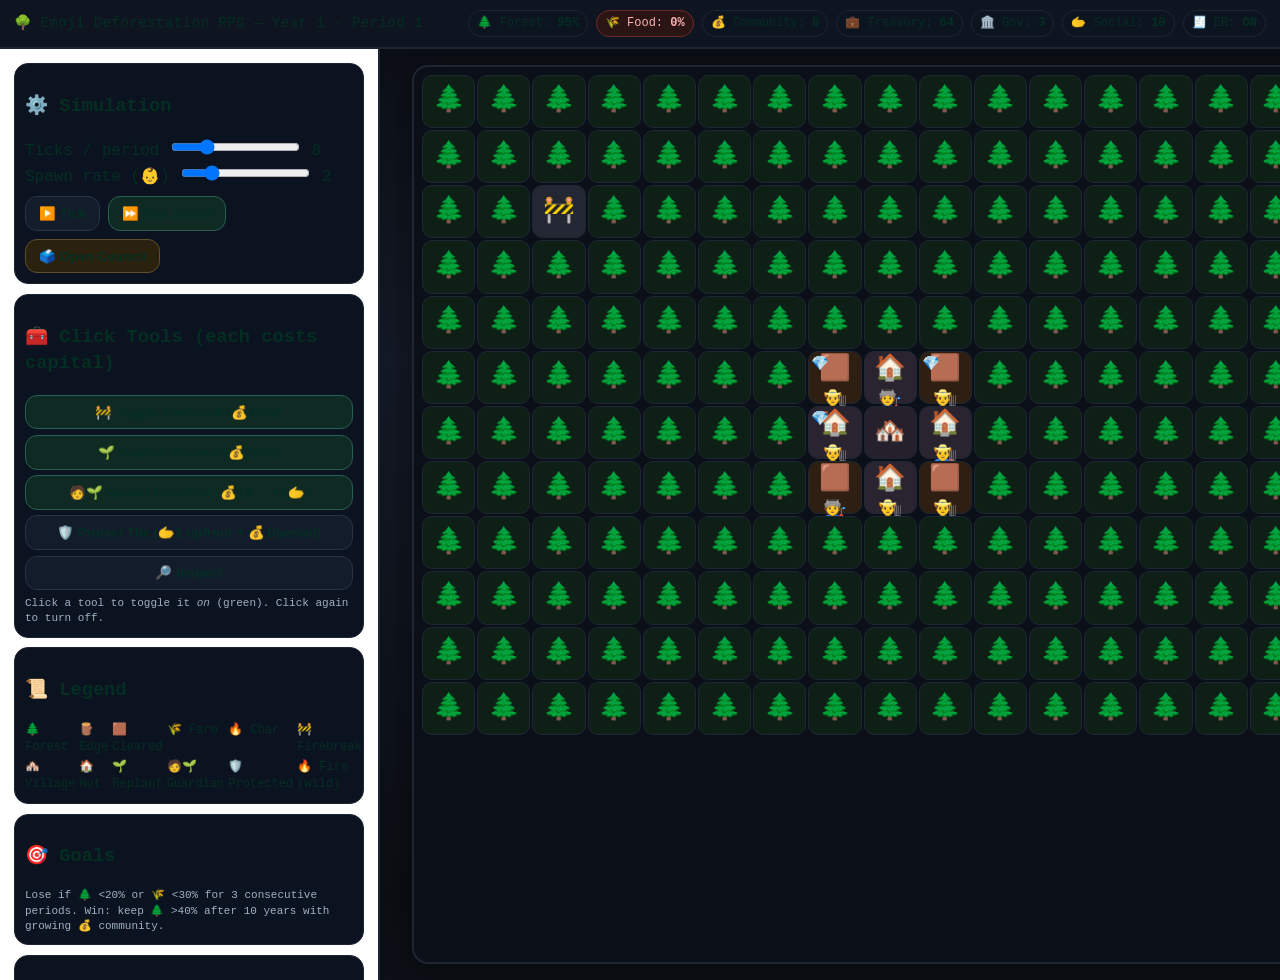
==== index.html @ 7deb9eb4 "Update index.html" ====
<!DOCTYPE html>
<html lang="en">
<head>
<meta charset="utf-8" />
<meta name="viewport" content="width=device-width, initial-scale=1" />
<title>🌳 Emoji Deforestation RPG — v9</title>
<style>
 :root {
  --bg:#FEFEFC;        /* Background */
  --panel:#FFFFFF;     /* Panel / card */
  --ink:#042E21;       /* Primary text */
  --muted:#6B8A7C;     /* Secondary text (softer greenish) */
  --accent:#319175;    /* Ramo accent */
  --warn:#E3B341;      /* Yellow/warning */
  --bad:#E2564A;       /* Error/red */
  --good:#38C9A5;      /* Success/teal */
  --tile:3.2rem;
  --gap:.25rem;
}
  html,body{height:100%}
  body{margin:0;background:linear-gradient(180deg,#0a0d12,#121824 40%,#0a0d12);color:var(--ink);font:16px/1.4 "Press Start 2P", ui-monospace, Menlo, Monaco, Consolas, "Courier New", monospace}
  @font-face{font-family:'Press Start 2P';src:local('Courier New')}
  .app{display:grid;grid-template-columns:380px 1fr;gap:1rem;height:100%}
  .left{background:var(--panel);padding:14px;border-right:2px solid #1f2633;display:flex;flex-direction:column;overflow:auto}
  .right{display:flex;flex-direction:column}
  header{display:flex;align-items:center;gap:.6rem;padding:10px 14px;border-bottom:2px solid #1f2633;background:#0f1520}
  header .title{font-size:14px;letter-spacing:.5px}
  .hud{display:flex;gap:.5rem;align-items:center;margin-left:auto}
  .pill{padding:.25rem .5rem;border-radius:999px;background:#0c1420;border:1px solid #1f2633;font-size:12px}
  .pill.red{background:#2a1414;border-color:#6d2a2a;color:#ffb3b3}
  .stats{display:grid;grid-template-columns:repeat(3,1fr);gap:.25rem;margin-top:.5rem}
  .stat{background:#0c1220;border:1px solid #1f2633;padding:.5rem;border-radius:10px;text-align:center}
  .stat b{display:block;font-size:12px;color:var(--muted)}
  .meter{height:8px;background:#0b1322;border:1px solid #1f2633;border-radius:6px;overflow:hidden;margin-top:.4rem}
  .meter > i{display:block;height:100%;background:linear-gradient(90deg,var(--accent),#48c2ff);width:30%}
  .card{background:#0c1320;border:1px solid #1f2633;border-radius:14px;padding:10px;margin-bottom:.6rem}
  .btn{appearance:none;border:1px solid #2a3347;background:#131c2b;color:var(--ink);padding:.55rem .8rem;border-radius:12px;font-weight:700;cursor:pointer;transition:.15s}
  .btn.good{border-color:#295f50;background:#0f2a23}
  .btn.warn{border-color:#5f4e29;background:#2a210f}
  .btn:disabled{opacity:.45;cursor:not-allowed;filter:grayscale(.2)}
  /* tool selection highlight */
  .btn.is-on{box-shadow:0 0 0 2px var(--accent) inset, 0 0 10px rgba(107,230,117,.25); background:#0f2a23; border-color:#2c7c52}
  /* council button used state */
  .council .btn.used{box-shadow:0 0 0 2px #48c2ff inset; background:#0e1a2a; border-color:#356a9e}
  .council .btn.used::after{content:" ✓"}

  .boardWrap{flex:1;display:flex;gap:1rem;padding:1rem;overflow:auto}
  .board{display:grid;grid-template-columns:repeat(var(--w), var(--tile));grid-auto-rows:var(--tile);gap:var(--gap);background:#0a0f18;padding:.5rem;border:2px solid #1f2633;border-radius:16px;box-shadow:0 10px 30px rgba(0,0,0,.3)}
  .tile{width:var(--tile);height:var(--tile);display:grid;place-items:center;border-radius:10px;border:1px solid #1f2633;font-size:1.6rem;user-select:none;position:relative}
  /* Clearer backgrounds by type */
  .tile.t-forest{background:#0e2016}
  .tile.t-edge{background:#163421; box-shadow:0 0 0 2px #39d98a inset}
  .tile.t-clear{background:#2e1f12}
  .tile.t-farm{background:#2f2f15}
  .tile.t-char{background:#331616}
  .tile.t-replant{background:#123122}
  .tile.t-firebreak{background:#232733}
  .tile.t-vill{background:#25202c}
  .tile.t-hut{background:#2a2330}
  .tile.t-burn{background:#4a1610; box-shadow:0 0 0 2px #ff4d2e inset}
  .tile .flag{position:absolute;right:2px;bottom:2px;font-size:.95rem;opacity:.95}
  .badge{position:absolute;left:2px;top:2px;font-size:.9rem;opacity:.9}
  .modal{position:fixed;inset:0;display:none;align-items:center;justify-content:center;background:rgba(0,0,0,.6)}
  .modal.show{display:flex}
  .dialog{width:min(960px,92vw);background:#0c1320;border:2px solid #2a3347;border-radius:18px;padding:14px}
  .edge{color:#89d16b}
  .hint{font-size:11px;color:#9fb0c1}
  canvas#trend{width:100%;height:180px;background:#0a0f18;border:1px solid #1f2633;border-radius:10px}
  /* scrollable step log */
  .log{height:240px; overflow:auto;}
</style>
</head>
<body>
  <header>
    <div class="title">🌳 Emoji Deforestation RPG — <span id="season">Year 1 · Period 1</span></div>
    <div class="hud">
      <span class="pill" id="pillForest">🌲 Forest: <b id="statForest">-</b></span>
      <span class="pill" id="pillFood">🌾 Food: <b id="statFood">-</b></span>
      <span class="pill" id="pillComm">💰 Community: <b id="statComm">0</b></span>
      <span class="pill">💼 Treasury: <b id="statMoney">50</b></span>
      <span class="pill">🏛️ Gov: <b id="statGov">3</b></span>
      <span class="pill">🫱 Social: <b id="statSoc">3</b></span>
      <span class="pill" id="pillER">🧾 ER: <b id="statER">off</b></span>
    </div>
  </header>

  <div class="app">
    <aside class="left">
      <div class="card">
        <h3>⚙️ Simulation</h3>
        <label>Ticks / period <input id="ticksPer" type="range" min="4" max="20" value="8"/> <span id="ticksLbl">8</span></label>
        <label>Spawn rate (👶) <input id="spawnRate" type="range" min="0" max="10" value="2"/> <span id="spawnLbl">2</span></label>
        <div style="display:flex;gap:.5rem;margin-top:.5rem;flex-wrap:wrap">
          <button class="btn" id="btnTick">▶️ Tick</button>
          <button class="btn good" id="btnRun">⏩ Run period</button>
          <button class="btn warn" id="btnCouncil">🗳️ Open Council</button>
        </div>
      </div>

      <div class="card">
        <h3>🧰 Click Tools (each costs capital)</h3>
        <div style="display:grid;gap:.35rem">
          <button class="btn good" id="toolFirebreak" aria-pressed="false">🚧 Toggle Firebreak (💰1/tile)</button>
          <button class="btn good" id="toolReplant" aria-pressed="false">🌱 Replant Cleared (💰2/tile)</button>
          <button class="btn good" id="toolGuardian">🧑‍🌱 Spawn Guardian (💰10 → +1🫱)</button>
          <button class="btn" id="toolProtect" aria-pressed="false">🛡️ Protect Tile (🫱2 upfront + 💰1/period)</button>
          <button class="btn" id="toolInspect" aria-pressed="false">🔎 Inspect</button>
          <div class="hint">Click a tool to toggle it <em>on</em> (green). Click again to turn off.</div>
        </div>
      </div>

      <div class="card">
        <h3>📜 Legend</h3>
        <div style="display:grid;grid-template-columns:repeat(6,1fr);gap:.25rem;font-size:12px">
          <div>🌲 Forest</div><div>🪵 Edge</div><div>🟫 Cleared</div><div>🌾 Farm</div><div>🔥 Char</div><div>🚧 Firebreak</div><div>🏘️ Village</div><div>🏠 Hut</div><div>🌱 Replant</div><div>🧑‍🌱 Guardian</div><div>🛡️ Protected</div><div>🔥 Fire (wild)</div>
        </div>
      </div>

      <div class="card"><h3>🎯 Goals</h3>
        <div class="hint">Lose if 🌲 <20% or 🌾 <30% for 3 consecutive periods. Win: keep 🌲 >40% after 10 years with growing 💰 community.</div>
      </div>

      <div class="card">
        <h3>🧪 Tests</h3>
        <div class="hint" id="testbar">Will run on load…</div>
      </div>
    </aside>

    <section class="right">
      <div class="boardWrap">
        <div id="board" class="board"></div>
        <div style="min-width:360px;display:flex;flex-direction:column;gap:.6rem">
          <div class="card"><h3>📈 Period Summary</h3><div id="summary">—</div></div>
          <div class="card"><h3>📊 Trends (last 80 periods)</h3><canvas id="trend" width="520" height="180"></canvas><div class="hint">Tracks: Forest %, Food %, Community money, Population.</div></div>
          <div class="card"><h3>🧾 Emoji Step Log</h3><div class="log" id="log"></div></div>
        </div>
      </div>
    </section>
  </div>

  <div class="modal" id="councilModal">
    <div class="dialog">
      <h2>🏛️ Period Council — Interventions (spend capitals)</h2>
      <div class="council" style="display:grid;grid-template-columns:1fr 1fr;gap:.8rem">
        <div class="card" style="margin:0"><b>📜 Land Tenure</b><div class="hint">Cost: 🏛️2 + 🫱1. Enables consolidation & value chains.</div><button class="btn" data-action="tenure">Launch</button></div>
        <div class="card" style="margin:0"><b>🌾 Value Chains</b><div class="hint">Cost: 🫱2 + 💰25. Convert 3 👨‍🌾 to high-value farmers (intensify; +community; avoid sprawl when possible).</div><button class="btn" data-action="valueChains">Introduce</button></div>
        <div class="card" style="margin:0"><b>🌾 Consolidate Farms</b><div class="hint">Cost: 🫱2 + 🏛️1. Requires Tenure. Shrinks sprawl, boosts yield.</div><button class="btn" data-action="consolidate">Apply</button></div>
        <div class="card" style="margin:0"><b>🧑‍🌱 Guardians (x3)</b><div class="hint">Cost: 💰40. Patrol, 🌱, fight fires, deter. (Instant +1🫱 jobs)</div><button class="btn" data-action="guardians">Hire</button></div>
        <div class="card" style="margin:0"><b>🚧 Firebreak Network</b><div class="hint">Cost: 💰25 + 🫱1. Slows edge & fire spread along a line.</div><button class="btn" data-action="firebreaks">Build</button></div>
        <div class="card" style="margin:0"><b>💵 Pay-to-Not-Cut (ER)</b><div class="hint">Cost: 💰20. 30% fewer cuts next period. Earn 10💰 (+1🫱 goodwill)</div><button class="btn" data-action="er">Start</button></div>
        <div class="card" style="margin:0"><b>🌱 Replanting Drive</b><div class="hint">Cost: 💰30. Convert 8 🟫 → 🌱 → 🌲 (+15💰 later).</div><button class="btn" data-action="replantDrive">Plant</button></div>
        <div class="card" style="margin:0"><b>🧑‍💼 Entrepreneur Shift</b><div class="hint">Cost: 💰20. 1 🧑‍💼 funds guardians instead of cutters.</div><button class="btn" data-action="entShift">Persuade</button></div>
      </div>
      <div style="display:flex;justify-content:flex-end;gap:.5rem;margin-top:.6rem"><button class="btn" id="closeCouncil">Done</button></div>
    </div>
  </div>

<script>
(function(){
  const W=16,H=12; const boardEl=document.getElementById('board'); boardEl.style.setProperty('--w',W);
  const T={FOREST:'forest',EDGE:'edge',CLEAR:'clear',FARM:'farm',CHAR:'char',VILL:'vill',HUT:'hut',REPLANT:'replant',FIRE:'firebreak',BURN:'burn'};
  const EMO={forest:'🌲',edge:'🪵',clear:'🟫',farm:'🌾',char:'🔥',vill:'🏘️',hut:'🏠',replant:'🌱',firebreak:'🚧',burn:'🔥'};
  const P={FARMER:'farmer',CHAR:'char',ENT:'ent',GUARD:'guard'}; const P_EMO={farmer:'👨‍🌾',char:'🧑‍🏭',ent:'🧑‍💼',guard:'🧑‍🌱'};

  const S={
    grid:new Array(W*H), people:[], villages:[],
    money:50, gov:3, soc:3,
    community:0, morale:0.65,
    year:1, period:1, tick:0, ticksPer:8, spawnRate:2,
    tenure:false, consolidate:false, erActive:false, erCooldown:0,
    lastForestShare:1, foodPctLast:1, redForestStreak:0, redFoodStreak:0,
    periodIncomeTreasury:0, periodIncomeCommunity:0, periodReplants:0, periodDeters:0, periodConsolidated:0, periodFiresOut:0,
    councilUsed:{}
  };

  const HIST={forest:[], food:[], community:[], pop:[]};

  function idx(x,y){return y*W+x} function inb(x,y){return x>=0&&y>=0&&x<W&&y<H}
  function n4(x,y){return[[x+1,y],[x-1,y],[x,y+1],[x,y-1]].filter(([a,b])=>inb(a,b))}
  function clamp(v,min,max){return Math.max(min,Math.min(max,v))}
  function makeTile(type){return{type,age:0,degraded:0,firebreak:false,prevTypeFB:null,replantedAge:0,x:0,y:0,hasGuardian:false,protected:false,burning:false,prevType:null}}
  function tileAt(x,y){ if(!inb(x,y)) return null; const i=idx(x,y); let t=S.grid[i]; if(!t){ t=makeTile(T.FOREST); t.x=x;t.y=y; S.grid[i]=t; } return t; }

  function init(){
    for(let y=0;y<H;y++) for(let x=0;x<W;x++){ const t=makeTile(T.FOREST); t.x=x;t.y=y; S.grid[idx(x,y)]=t; }
    const cx=Math.floor(W/2), cy=Math.floor(H/2); const village=[];
    for(let y=cy-1;y<=cy+1;y++) for(let x=cx-1;x<=cx+1;x++){ if(inb(x,y)){ const t=makeTile((x===cx&&y===cy)?T.VILL:T.CLEAR); t.x=x;t.y=y; S.grid[idx(x,y)]=t; village.push({x,y}); } }
    S.villages=village; for(const [x,y] of n4(cx,cy)){ const t=tileAt(x,y); if(t&&t.type!==T.VILL) t.type=T.HUT; }
    for(let i=0;i<8;i++) S.people.push(makePerson(P.FARMER)); for(let i=0;i<6;i++) S.people.push(makePerson(P.CHAR)); for(let i=0;i<2;i++) S.people.push(makePerson(P.ENT));
    render(); log('🧭 New game started.');
  }
  function makePerson(kind){ const v=S.villages[Math.floor(Math.random()*S.villages.length)]||{x:Math.floor(W/2),y:Math.floor(H/2)}; return {kind,x:v.x,y:v.y,hired:false,wealth:0,valueChain:false} }

  const el={
    season:by('season'), log:by('log'), summary:by('summary'), testbar:by('testbar'),
    statForest:by('statForest'), statFood:by('statFood'), statComm:by('statComm'), statER:by('statER'), pillER:by('pillER'),
    pillForest:by('pillForest'), pillFood:by('pillFood'), pillComm:by('pillComm'),
    statMoney:by('statMoney'), statGov:by('statGov'), statSoc:by('statSoc'),
    council:by('councilModal'), chart:by('trend')
  }; function by(id){return document.getElementById(id)}

  function render(){
    boardEl.innerHTML='';
    for(let y=0;y<H;y++){
      for(let x=0;x<W;x++){
        const t=tileAt(x,y); const d=document.createElement('div'); d.className='tile t-'+t.type; d.dataset.x=x; d.dataset.y=y;
        let emoji=EMO.clear; switch(t.type){case T.FOREST:emoji=EMO.forest;break;case T.EDGE:emoji=EMO.edge;break;case T.CLEAR:emoji=EMO.clear;break;case T.FARM:emoji=EMO.farm;break;case T.CHAR:emoji=EMO.char;break;case T.VILL:emoji=EMO.vill;break;case T.HUT:emoji=EMO.hut;break;case T.REPLANT:emoji=EMO.replant;break;case T.FIRE:emoji=EMO.firebreak;break;case T.BURN:emoji=EMO.burn;break}
        d.textContent=t.firebreak?EMO.firebreak:emoji; if(t.protected){const f=document.createElement('span'); f.className='flag'; f.textContent='🛡️'; d.appendChild(f);} boardEl.appendChild(d);
      }
    }
    // people
    for(const p of S.people){ const i=idx(p.x,p.y); const cell=boardEl.children[i]; if(cell){ const s=document.createElement('span'); s.textContent=P_EMO[p.kind]; s.style.fontSize='1.2rem'; cell.appendChild(s); if(p.valueChain){ const b=document.createElement('span'); b.className='badge'; b.textContent='💎'; cell.appendChild(b); } } }

    // metrics
    el.statMoney.textContent=Math.floor(S.money); el.statGov.textContent=S.gov; el.statSoc.textContent=S.soc;
    const forestShare = getForestShare(); const foodPct = getFoodPercent();
    el.statForest.textContent=(forestShare*100).toFixed(0)+'%';
    el.statFood.textContent=(foodPct*100).toFixed(0)+'%';
    el.statComm.textContent=Math.floor(S.community);
    el.statER.textContent=S.erActive? 'ON' : 'off'; el.pillER.style.opacity=S.erActive? '1':'0.7';
    toggleRed(el.pillForest, forestShare<.20);
    toggleRed(el.pillFood, foodPct<.30);
    el.season.textContent=`Year ${S.year} · Period ${S.period}`;
    updateSummary();
  }
  function toggleRed(elem, isRed){ elem.classList.toggle('red', !!isRed); }
  function log(msg){ const line=document.createElement('div'); line.innerHTML=msg; el.log.prepend(line); }

  // --- Fire system ---
  function ignite(x,y){ const t=tileAt(x,y); if(!t||t.burning) return; if(t.type===T.FIRE||t.type===T.VILL||t.type===T.HUT) return; t.prevType=t.type; t.type=T.BURN; t.burning=true; log(`🔥 Fire started at (${x},${y})`); }
  function maybeStartFires(){
    for(let y=0;y<H;y++) for(let x=0;x<W;x++){
      const t=tileAt(x,y); if(!t||t.burning) continue; let p=0; // base chance
      if(t.type===T.CHAR) p=0.05; else if(t.type===T.EDGE) p=0.012; else if(t.type===T.FARM) p=0.008; else if(t.type===T.CLEAR) p=0.006; else if(t.type===T.REPLANT) p=0.006; else if(t.type===T.FOREST) p=0.004; if(Math.random()<p) ignite(x,y);
    }
  }
  function spreadFires(){
    const burning=[]; for(let y=0;y<H;y++) for(let x=0;x<W;x++){ const t=tileAt(x,y); if(t&&t.burning) burning.push([x,y]); }
    for(const [x,y] of burning){ for(const [nx,ny] of n4(x,y)){ const nt=tileAt(nx,ny); if(!nt||nt.burning) continue; if(nt.type===T.FIRE) continue; if(nt.protected) continue; const chance = (nt.type===T.FOREST||nt.type===T.REPLANT)?0.35 : (nt.type===T.EDGE||nt.type===T.FARM?0.25:0.15); if(Math.random()<chance) ignite(nx,ny); } }
  }
  function burnoutFires(){ for(let y=0;y<H;y++) for(let x=0;x<W;x++){ const t=tileAt(x,y); if(t&&t.burning){ t.burning=false; t.type=T.CLEAR; t.prevType=null; } } }

  function tick(){
    S.tick++;
    maybeStartFires();
    for(const p of S.people) actPerson(p);
    spreadFires();
    for(const t of S.grid){ if(!t) continue; if(t.type===T.FARM){ t.age++; if(t.age>8){ t.degraded=3; t.type=T.CLEAR; t.age=0; log('🥀 Farm exhausted → fallow 3 periods.'); }} if(t.type===T.REPLANT){ t.replantedAge++; if(t.replantedAge>=2){ t.type=T.FOREST; S.money+=15; S.periodIncomeTreasury+=15; log('💨🌱→🌲 Carbon credits +15💰'); }} if(t.degraded>0){ t.degraded--; } t.hasGuardian=false; }
    burnoutFires();

    if(S.tick>=S.ticksPer) periodEnd();
    render();
  }

  function actPerson(p){
    if(p.kind===P.ENT){ if(Math.random()<.25){ const t=Math.random()<.5?P.FARMER:P.CHAR; const np=makePerson(t); np.hired=true; S.people.push(np); log(`🧑‍💼 hired ${P_EMO[t]}`);} p.wealth+=.5; return; }

    if(p.kind===P.GUARD){
      let t=tileAt(p.x,p.y); if(t&&t.burning){ extinguish(t); return; }
      const fireTarget=nearestBurn(p.x,p.y); if(fireTarget){ moveToward(p,fireTarget); t=tileAt(p.x,p.y); if(t&&t.burning){ extinguish(t); return; } for(const [nx,ny] of n4(p.x,p.y)){ const nt=tileAt(nx,ny); if(nt&&nt.burning){ extinguish(nt); return; } } }
      const dirs=n4(p.x,p.y); const [nx,ny]=dirs[Math.floor(Math.random()*dirs.length)]||[p.x,p.y]; p.x=nx; p.y=ny; t=tileAt(p.x,p.y); if(t){ t.hasGuardian=true; if(t.type===T.CLEAR){ t.type=T.REPLANT; t.replantedAge=0; S.periodReplants++; log('🧑‍🌱🌱 replanted'); } }
      return;
    }

    const target=nearestEdge(p.x,p.y); if(!target) return; if(S.erActive && Math.random()<0.3){ log('💵🧾 ER skip'); return; }
    moveToward(p,target); const t2=tileAt(p.x,p.y); if(!t2||t2.protected) return;
    if(t2.type===T.FOREST){ t2.type=T.EDGE; log('🪵 new edge'); return; }
    if(t2.type===T.EDGE){
      const slowed=t2.firebreak && Math.random()<0.7; if(slowed){ log('🚧 firebreak slowed'); return; }
      if(p.kind===P.FARMER){
        const isVC = !!p.valueChain;
        if(isVC){
          const alt=findNearbyType(p.x,p.y,T.CLEAR);
          if(alt){ const t3=tileAt(alt.x,alt.y); t3.type=T.FARM; t3.age=0; p.wealth+=3; S.money+=5; S.community+=5; S.periodIncomeTreasury+=5; S.periodIncomeCommunity+=5; S.periodConsolidated++; log('👨‍🌾💎 Intensified on existing land (+5💰, +5 community, no new edge)'); return; }
          if(Math.random()<0.5){ log('👨‍🌾💎 held off expansion to avoid sprawl'); return; }
        }
        const bias=(S.consolidate||S.tenure)?0.6:0.2;
        if(Math.random()<bias){ const alt=findNearbyType(p.x,p.y,T.CLEAR); if(alt){ const t3=tileAt(alt.x,alt.y); t3.type=T.FARM; t3.age=0; p.wealth+=2; S.money+=3; S.community+=2; S.periodIncomeTreasury+=3; S.periodIncomeCommunity+=2; S.periodConsolidated++; log('👨‍🌾➡️🌾 consolidated +3💰 treasury, +2 community'); return; } }
        t2.type=T.FARM; t2.age=0; p.wealth+=2; S.money+=4; S.community+=3; S.periodIncomeTreasury+=4; S.periodIncomeCommunity+=3; log('👨‍🌾🌾 +4💰 treasury, +3 community');
      } else if(p.kind===P.CHAR){ t2.type=T.CHAR; p.wealth+=1; S.money+=2; S.community+=1; S.periodIncomeTreasury+=2; S.periodIncomeCommunity+=1; log('🧑‍🏭🔥 +2💰 treasury, +1 community'); }
      return; }
    if(anyGuardianNear(p.x,p.y) && Math.random()<0.4){ S.periodDeters++; log('🧑‍🌱 deterred'); return; }
  }

  function extinguish(t){ if(!t||!t.burning) return; t.burning=false; t.type=t.prevType||T.CLEAR; t.prevType=null; S.periodFiresOut++; log('🧑‍🌱🧯 Fire extinguished'); }

  function anyGuardianNear(x,y){ for(const [ax,ay] of n4(x,y)){ const t=tileAt(ax,ay); if(t && t.hasGuardian) return true; } return false; }
  function nearestEdge(x,y){ const q=[[x,y]]; const seen=new Set([x+","+y]); while(q.length){ const [cx,cy]=q.shift(); const t=tileAt(cx,cy); if(t && (t.type===T.FOREST||t.type===T.EDGE)) return {x:cx,y:cy}; for(const [nx,ny] of n4(cx,cy)){ const k=nx+","+ny; if(!seen.has(k)){ seen.add(k); q.push([nx,ny]); } } } return null; }
  function nearestBurn(x,y){ const q=[[x,y]]; const seen=new Set([x+","+y]); while(q.length){ const [cx,cy]=q.shift(); const t=tileAt(cx,cy); if(t && t.burning) return {x:cx,y:cy}; for(const [nx,ny] of n4(cx,cy)){ const k=nx+","+ny; if(!seen.has(k)){ seen.add(k); q.push([nx,ny]); } } } return null; }
  function moveToward(p,target){ const dx=Math.sign(target.x-p.x), dy=Math.sign(target.y-p.y); if(Math.random()<0.5){ if(inb(p.x+dx,p.y)) p.x+=dx; else if(inb(p.x,p.y+dy)) p.y+=dy; } else { if(inb(p.x,p.y+dy)) p.y+=dy; else if(inb(p.x+dx,p.y)) p.x+=dx; } }
  function findNearbyType(x,y,type){ for(const [nx,ny] of n4(x,y)){ const t=tileAt(nx,ny); if(t && t.type===type) return {x:nx,y:ny}; } return null; }

  function getForestShare(){ return S.grid.filter(t=>t && (t.type===T.FOREST||t.type===T.REPLANT)).length/(W*H); }
  function getFoodPercent(){ const pop=S.people.length; const farms=S.grid.filter(t=>t && t.type===T.FARM).length; const produced = farms * 1.0; const need = Math.max(1, pop*0.6); return clamp(produced/need,0,1); }

  function periodEnd(){
    S.tick=0; S.period++;

    const forestShare=getForestShare(); const foodPct=getFoodPercent();

    // births
    const births=Math.floor(S.spawnRate/2 + Math.random()*S.spawnRate); for(let i=0;i<births;i++){ const r=Math.random(); const kind=r<.5?P.FARMER:(r<.8?P.CHAR:P.FARMER); S.people.push(makePerson(kind)); } if(births>0) log(`👶 +${births}`);

    // ER cooldown
    if(S.erActive){ S.erCooldown--; if(S.erCooldown<=0){ S.erActive=false; log('🧾 ER ended'); }}

    // 🛡️ Protect upkeep — cost per protected tile
    const protectedCount=S.grid.filter(t=>t&&t.protected).length; if(protectedCount>0){ const cost=protectedCount*1; S.money=Math.max(0,S.money-cost); log(`🛡️ Upkeep for ${protectedCount} protected tiles: -${cost}💰`); }

    // SOCIAL CAPITAL
    if(forestShare > S.lastForestShare + 0.02){ S.soc++; log('🫱 +1 (forest trending up)'); }
    if(S.periodIncomeCommunity >= 6){ S.soc++; log('🫱 +1 (community earned well)'); }
    if(S.periodReplants >= 3){ S.soc++; log('🫱 +1 (replanted ≥3 tiles)'); }
    if(S.periodDeters >= 3){ S.soc++; log('🫱 +1 (guardians deterred cutters)'); }
    if(S.periodConsolidated >= 2){ S.soc++; log('🫱 +1 (consolidated farms)'); }
    if(S.periodFiresOut >= 1){ S.soc++; log('🫱 +1 (firefighting response)'); }
    if(foodPct > S.foodPctLast + 0.02){ S.soc++; log('🫱 +1 (food security rising)'); }
    if(foodPct < 0.30){ S.soc = Math.max(0, S.soc-1); log('🫱 -1 (food insecurity)'); }

    // red streaks
    if(forestShare < .20) S.redForestStreak++; else S.redForestStreak=0;
    if(foodPct < .30) S.redFoodStreak++; else S.redFoodStreak=0;
    if(S.redForestStreak>=3 || S.redFoodStreak>=3){ alert('💀 Crisis persisted for 3 periods (Forest or Food). You lose.'); return reset(); }

    // morale
    S.morale = clamp(.5 + (S.money/2000) + (forestShare-.4), .2, .95);

    // year change
    if(S.period>4){ S.period=1; S.year++; log('📅 New Year'); }

    // win
    if(S.year>10 && forestShare>.4){ alert('🏆 You protected the forest and community wealth. You win!'); return reset(); }

    S.lastForestShare=forestShare; S.foodPctLast=foodPct;

    // push metrics to history & draw chart
    pushHistory(forestShare*100, foodPct*100, S.community, S.people.length);
    drawChart();

    // reset per-period counters
    S.periodIncomeTreasury=0; S.periodIncomeCommunity=0; S.periodReplants=0; S.periodDeters=0; S.periodConsolidated=0; S.periodFiresOut=0;

    render(); openCouncil();
  }

  // Council
  function openCouncil(){ S.councilUsed={}; document.querySelectorAll('#councilModal [data-action]').forEach(b=>b.classList.remove('used')); el.council.classList.add('show'); updateSummary(); updateCouncilButtons(); }
  function closeCouncil(){ el.council.classList.remove('show'); }
  function updateSummary(){ const forests=S.grid.filter(t=>t && (t.type===T.FOREST||t.type===T.REPLANT)).length; const farms=S.grid.filter(t=>t&&t.type===T.FARM).length; const chars=S.grid.filter(t=>t&&t.type===T.CHAR).length; const edge=S.grid.filter(t=>t&&t.type===T.EDGE).length; const fires=S.grid.filter(t=>t&&t.type===T.BURN).length; el.summary.innerHTML = `<div>🧩 Edge: <span class="edge">${edge}</span> · 🌲 Forest: ${forests} · 🌾 Farms: ${farms} · 🔥 Char: ${chars} · 🔥 Fires: ${fires}</div><div>👥 Pop: ${S.people.length} (👨‍🌾 ${S.people.filter(p=>p.kind===P.FARMER).length}, 🧑‍🏭 ${S.people.filter(p=>p.kind===P.CHAR).length}, 🧑‍💼 ${S.people.filter(p=>p.kind===P.ENT).length}, 🧑‍🌱 ${S.people.filter(p=>p.kind===P.GUARD).length})</div><div>💼 Treasury +${S.periodIncomeTreasury} · 💰 Community +${S.periodIncomeCommunity} · 🧯 Fires out: ${S.periodFiresOut} · 🧾 ER: ${S.erActive?'ON':'off'}</div>`; }
  function updateCouncilButtons(){ const canTen=S.gov>=2&&S.soc>=1; const canCon=S.tenure&&S.soc>=2&&S.gov>=1; const canGuard=S.money>=40; const canFB=S.money>=25&&S.soc>=1; const canER=S.money>=20; const canRep=S.money>=30; const canVC=S.soc>=2&&S.money>=25; const canEnt=S.money>=20; setDis('[data-action="tenure"]',!canTen); setDis('[data-action="consolidate"]',!canCon); setDis('[data-action="guardians"]',!canGuard); setDis('[data-action="firebreaks"]',!canFB); setDis('[data-action="er"]',!canER); setDis('[data-action="replantDrive"]',!canRep); setDis('[data-action="valueChains"]',!canVC); setDis('[data-action="entShift"]',!canEnt); }
  function setDis(sel,dis){ const b=document.querySelector(sel); if(b) b.disabled=dis; }

  function applyAction(name){ let ok=false; switch(name){
      case 'tenure': if(S.gov>=2 && S.soc>=1 && !S.tenure){ S.gov-=2; S.soc-=1; S.tenure=true; S.soc++; log('📜 Tenure established (+1 🫱 support)'); ok=true; } else if(S.tenure){ log('ℹ️ Tenure already established'); } break;
      case 'consolidate': if(S.tenure && S.soc>=2 && S.gov>=1){ S.soc-=2; S.gov-=1; S.consolidate=true; log('🌾 Consolidation running'); ok=true; } break;
      case 'guardians': if(S.money>=40){ S.money-=40; for(let i=0;i<3;i++) S.people.push(makePerson(P.GUARD)); S.soc++; log('🧑‍🌱 +3 guardians (+1 🫱 jobs)'); ok=true; } break;
      case 'firebreaks': if(S.money>=25 && S.soc>=1){ S.money-=25; S.soc-=1; layAutoFirebreaks(); log('🚧 Firebreak network'); ok=true; } break;
      case 'er': if(S.money>=20){ S.money-=20; S.erActive=true; S.erCooldown=1; S.money+=10; S.soc++; log('🧾 ER credits +10💰 (+1 🫱 goodwill). Active next period.'); ok=true; } break;
      case 'replantDrive': if(S.money>=30){ S.money-=30; massReplant(8); log('🌱 Replant drive'); ok=true; } break;
      case 'valueChains': if(S.soc>=2 && S.money>=25){ S.soc-=2; S.money-=25; convertFarmersToValue(3); S.soc++; log('🥕 Value chains started: 3 farmers intensified (+1 🫱)'); ok=true; } break;
      case 'entShift': if(S.money>=20){ S.money-=20; const ent=S.people.find(p=>p.kind===P.ENT); if(ent) S.people.push(makePerson(P.GUARD)); log('🧑‍💼 → funds guardians'); ok=true; } break;
    }
    if(ok){ const b=document.querySelector(`[data-action="${name}"]`); if(b){ b.classList.add('used'); b.setAttribute('aria-pressed','true'); } S.councilUsed[name]=(S.councilUsed[name]||0)+1; }
    if(!ok) log('❗ Not enough capitals or already active'); render(); updateSummary(); updateCouncilButtons(); }

  // Tools (toggle highlight)
  let tool=null;
  const toolBtns={
    firebreak: by('toolFirebreak'),
    replant: by('toolReplant'),
    guardian: by('toolGuardian'),
    protect: by('toolProtect'),
    inspect: by('toolInspect')
  };
  function updateToolButtons(){ Object.entries(toolBtns).forEach(([k,btn])=>{ const on=(tool===k); btn.classList.toggle('is-on', on); btn.setAttribute('aria-pressed', on? 'true':'false'); }); }
  function setTool(name){
    // Guardian is immediate action, not a toggle tool
    if(name==='guardian'){
      if(S.money>=10){ S.money-=10; S.people.push(makePerson(P.GUARD)); S.soc++; log('🧑‍🌱 Guardian hired (+1 🫱 jobs)'); render(); }
      else log('❗ Need 💰10');
      return;
    }
    tool = (tool===name)? null : name; // toggle
    updateToolButtons();
    if(tool) log(`🛠️ ${tool} ready`);
  }

  boardEl.addEventListener('click', (e)=>{ const cell=e.target.closest('.tile'); if(!cell) return; const x=+cell.dataset.x, y=+cell.dataset.y; const t=tileAt(x,y); if(!t) return; switch(tool){
      case 'firebreak': if(S.money>=1){ S.money-=1; if(!t.firebreak){ t.prevTypeFB=t.type; t.firebreak=true; t.type=T.FIRE; log('🚧 placed (-1💰)'); } else { t.firebreak=false; t.type=t.prevTypeFB||T.CLEAR; t.prevTypeFB=null; log('🚧 removed (restored land)'); } render(); } else log('❗ Need 💰1'); break;
      case 'replant': if(t.type===T.CLEAR){ if(S.money>=2){ S.money-=2; t.type=T.REPLANT; t.replantedAge=0; S.periodReplants++; log('🌱 planted (-2💰)'); render(); } else log('❗ Need 💰2'); } break;
      case 'protect': if(!t.protected){ if(S.soc>=2){ S.soc-=2; t.protected=true; log('🛡️ protected (-2🫱 upfront; 💰1/period upkeep)'); render(); } else log('❗ Need 🫱2'); } else { t.protected=false; log('🛡️ protection removed'); render(); } break;
      case 'inspect': log(`🔎 (${x},${y}) ${t.type}${t.firebreak?' · 🚧':''}${t.protected?' · 🛡️':''}${t.degraded>0?` · fallow(${t.degraded})`:''}${t.burning?' · 🔥 burning':''}`); break;
    }
  });

  function layAutoFirebreaks(){ const y=Math.max(1, Math.min(H-2, Math.floor(H/2)+(Math.random()<.5?-2:2))); for(let x=2;x<W-2;x++){ const t=tileAt(x,y); t.prevTypeFB=t.type; t.firebreak=true; if(t.type!==T.VILL) t.type=T.FIRE; } }
  function massReplant(n){ const clears=S.grid.map((t,i)=>({t,i})).filter(o=>o.t&&o.t.type===T.CLEAR); for(let i=0;i<Math.min(n,clears.length);i++){ const pick=clears.splice(Math.floor(Math.random()*clears.length),1)[0]; const x=pick.i%W,y=Math.floor(pick.i/W); const t=tileAt(x,y); t.type=T.REPLANT; t.replantedAge=0; S.periodReplants++; } }
  function convertFarmersToValue(n){ const farmers=S.people.filter(p=>p.kind===P.FARMER && !p.valueChain); for(let i=0;i<Math.min(n,farmers.length);i++){ farmers[i].valueChain=true; farmers[i].wealth+=2; } }

  // Chart helpers
  function pushHistory(forest, food, community, pop){ const cap=80; HIST.forest.push(forest); HIST.food.push(food); HIST.community.push(community); HIST.pop.push(pop); for(const k of Object.keys(HIST)){ if(HIST[k].length>cap) HIST[k].shift(); } }
  function drawChart(){ const c=el.chart; const ctx=c.getContext('2d'); const Wc=c.width, Hc=c.height; ctx.clearRect(0,0,Wc,Hc); const pad=6; const rows=4; const rowH=(Hc-pad*2)/rows; const series=[{k:'forest',color:'#6be675',label:'Forest %',min:0,max:100},{k:'food',color:'#f8b84e',label:'Food %',min:0,max:100},{k:'community',color:'#6be6b7',label:'Community',min:0,max:Math.max(10,Math.max(...HIST.community,10))},{k:'pop',color:'#9fb0c1',label:'Pop',min:0,max:Math.max(5,Math.max(...HIST.pop,5))}]; ctx.font='10px monospace'; ctx.fillStyle='#9fb0c1'; ctx.strokeStyle='#2a3347'; ctx.lineWidth=1; ctx.strokeRect(0,0,Wc,Hc);
    series.forEach((s,ri)=>{ const y0=pad+ri*rowH; ctx.fillStyle='#9fb0c1'; ctx.fillText(s.label, 6, y0+10); const data=HIST[s.k]; if(data.length<2) return; const min=s.min, max=s.max; ctx.beginPath(); data.forEach((v,i)=>{ const x=pad + (i/(Math.max(1,data.length-1)))*(Wc-pad*2); const y=y0+rowH - ((v-min)/(max-min))*(rowH-12) - 2; if(i===0) ctx.moveTo(x,y); else ctx.lineTo(x,y); }); ctx.strokeStyle=s.color; ctx.lineWidth=1.5; ctx.stroke(); ctx.strokeStyle='#2a3347'; ctx.lineWidth=1; ctx.beginPath(); ctx.moveTo(pad,y0+rowH-1); ctx.lineTo(Wc-pad,y0+rowH-1); ctx.stroke(); }); }

  // Buttons
  document.getElementById('btnTick').onclick=()=>tick();
  document.getElementById('btnRun').onclick=()=>{ for(let i=0;i<S.ticksPer;i++) tick(); };
  document.getElementById('btnCouncil').onclick=()=>openCouncil(); document.getElementById('closeCouncil').onclick=()=>closeCouncil();
  document.querySelectorAll('[data-action]').forEach(b=>b.onclick=e=>applyAction(e.target.dataset.action));
  document.getElementById('ticksPer').oninput=e=>{ S.ticksPer=+e.target.value; document.getElementById('ticksLbl').textContent=S.ticksPer; };
  document.getElementById('spawnRate').oninput=e=>{ S.spawnRate=+e.target.value; document.getElementById('spawnLbl').textContent=S.spawnRate; };
  document.getElementById('toolFirebreak').onclick=()=>setTool('firebreak'); document.getElementById('toolReplant').onclick=()=>setTool('replant'); document.getElementById('toolGuardian').onclick=()=>setTool('guardian'); document.getElementById('toolProtect').onclick=()=>setTool('protect'); document.getElementById('toolInspect').onclick=()=>setTool('inspect');
  window.addEventListener('keydown',(e)=>{ if(e.key===' '){e.preventDefault();tick()} if(e.key==='Enter'){ for(let i=0;i<S.ticksPer;i++) tick(); } if(e.key==='c'){ openCouncil(); } })

  function reset(){ Object.assign(S,{money:50,gov:3,soc:3,community:0,morale:.65,year:1,period:1,tick:0,ticksPer:S.ticksPer,spawnRate:S.spawnRate,tenure:false,consolidate:false,erActive:false,erCooldown:0,lastForestShare:1,foodPctLast:1,redForestStreak:0,redFoodStreak:0,people:[],grid:new Array(W*H),villages:[],periodIncomeTreasury:0,periodIncomeCommunity:0,periodReplants:0,periodDeters:0,periodConsolidated:0,periodFiresOut:0,councilUsed:{}}); init(); }

  // Tests
  function expect(name,cond){ const ok=!!cond; log(`${ok?'✅':'❌'} <b>${name}</b>`); return ok; }
  function runTests(){
    const allDef=S.grid.length===W*H && S.grid.every(t=>!!t); expect('Grid W*H and defined', allDef);
    // Value Chains action marks farmers
    const preVC=S.people.filter(p=>p.kind==='farmer' && p.valueChain).length; S.soc=10; S.money=100; applyAction('valueChains'); const postVC=S.people.filter(p=>p.kind==='farmer' && p.valueChain).length; expect('Value Chains marks some farmers', postVC>preVC);
    // ER action flips state and shows pill
    const m0=S.money; applyAction('er'); expect('ER activates', S.erActive===true && S.money>m0-20);
    // Firebreak toggle restore
    const t=tileAt(2,2); const prev=t.type; document.getElementById('toolFirebreak').click(); const cell=boardEl.children[idx(2,2)]; cell.dispatchEvent(new MouseEvent('click',{bubbles:true})); const placed=tileAt(2,2).type; cell.dispatchEvent(new MouseEvent('click',{bubbles:true})); const restored=tileAt(2,2).type; expect('Firebreak can be removed and land restored', placed==='firebreak' && restored===prev);
    // Tool button toggle class
    const btn=by('toolReplant'); btn.click(); expect('Tool highlight turns on', btn.classList.contains('is-on')); btn.click(); expect('Tool highlight turns off', !btn.classList.contains('is-on'));
  }

  // Boot
  init();
  // prime history with initial values and draw
  pushHistory(getForestShare()*100, getFoodPercent()*100, S.community, S.people.length); drawChart();
  // run tests at idle
  setTimeout(runTests, 0);
})();
</script>
</body>
</html>
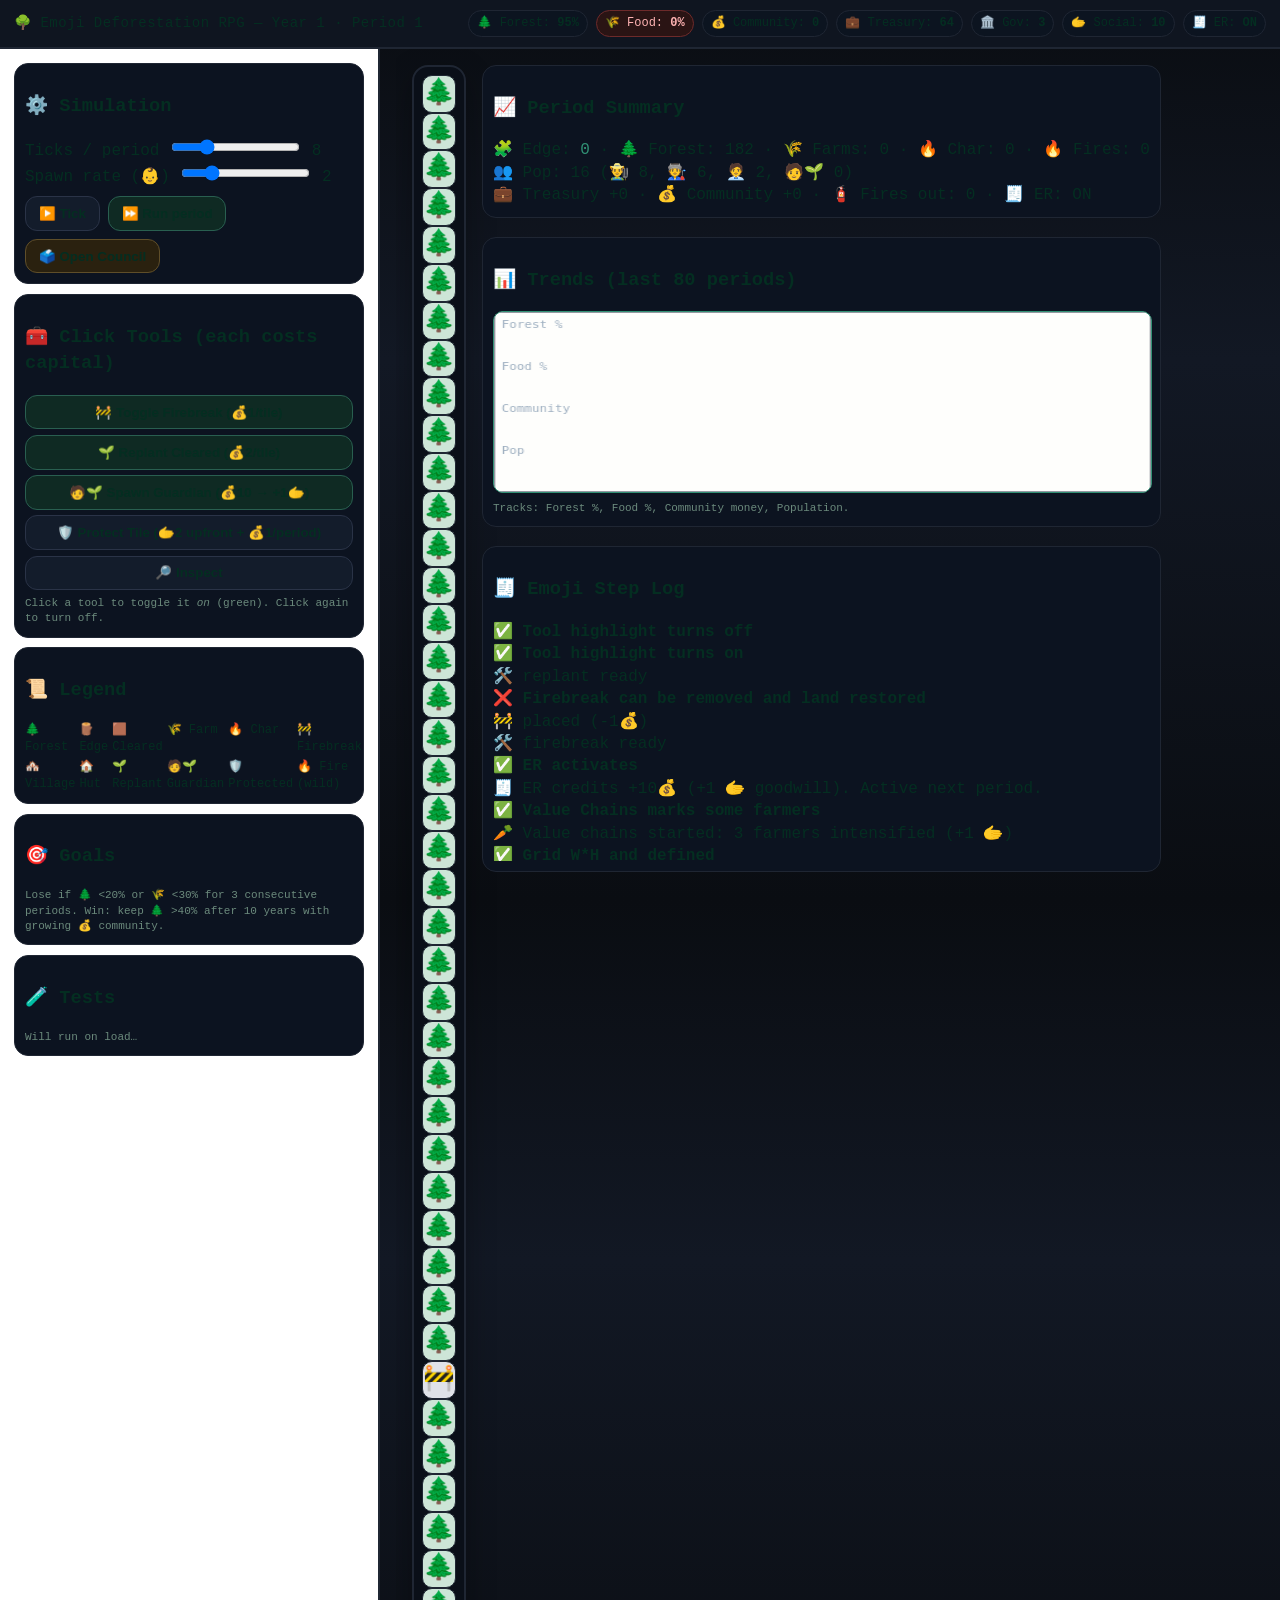
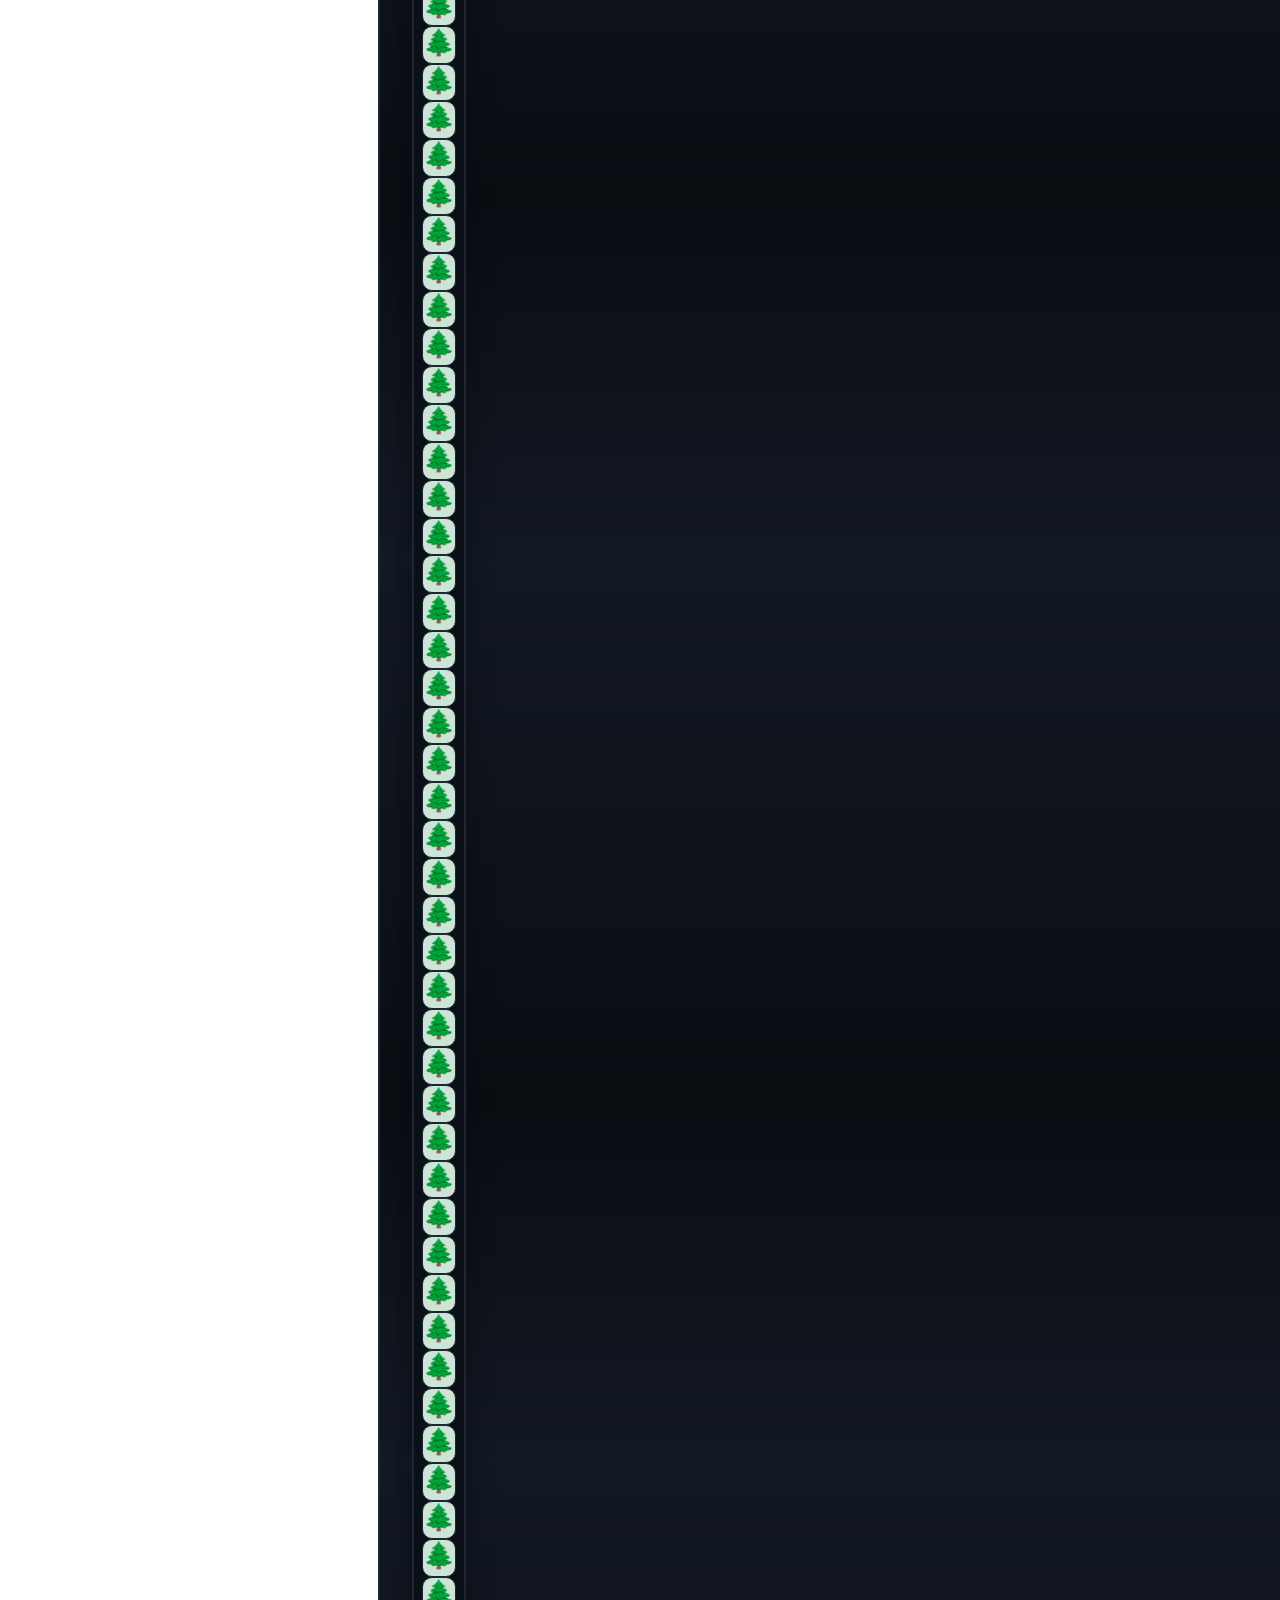
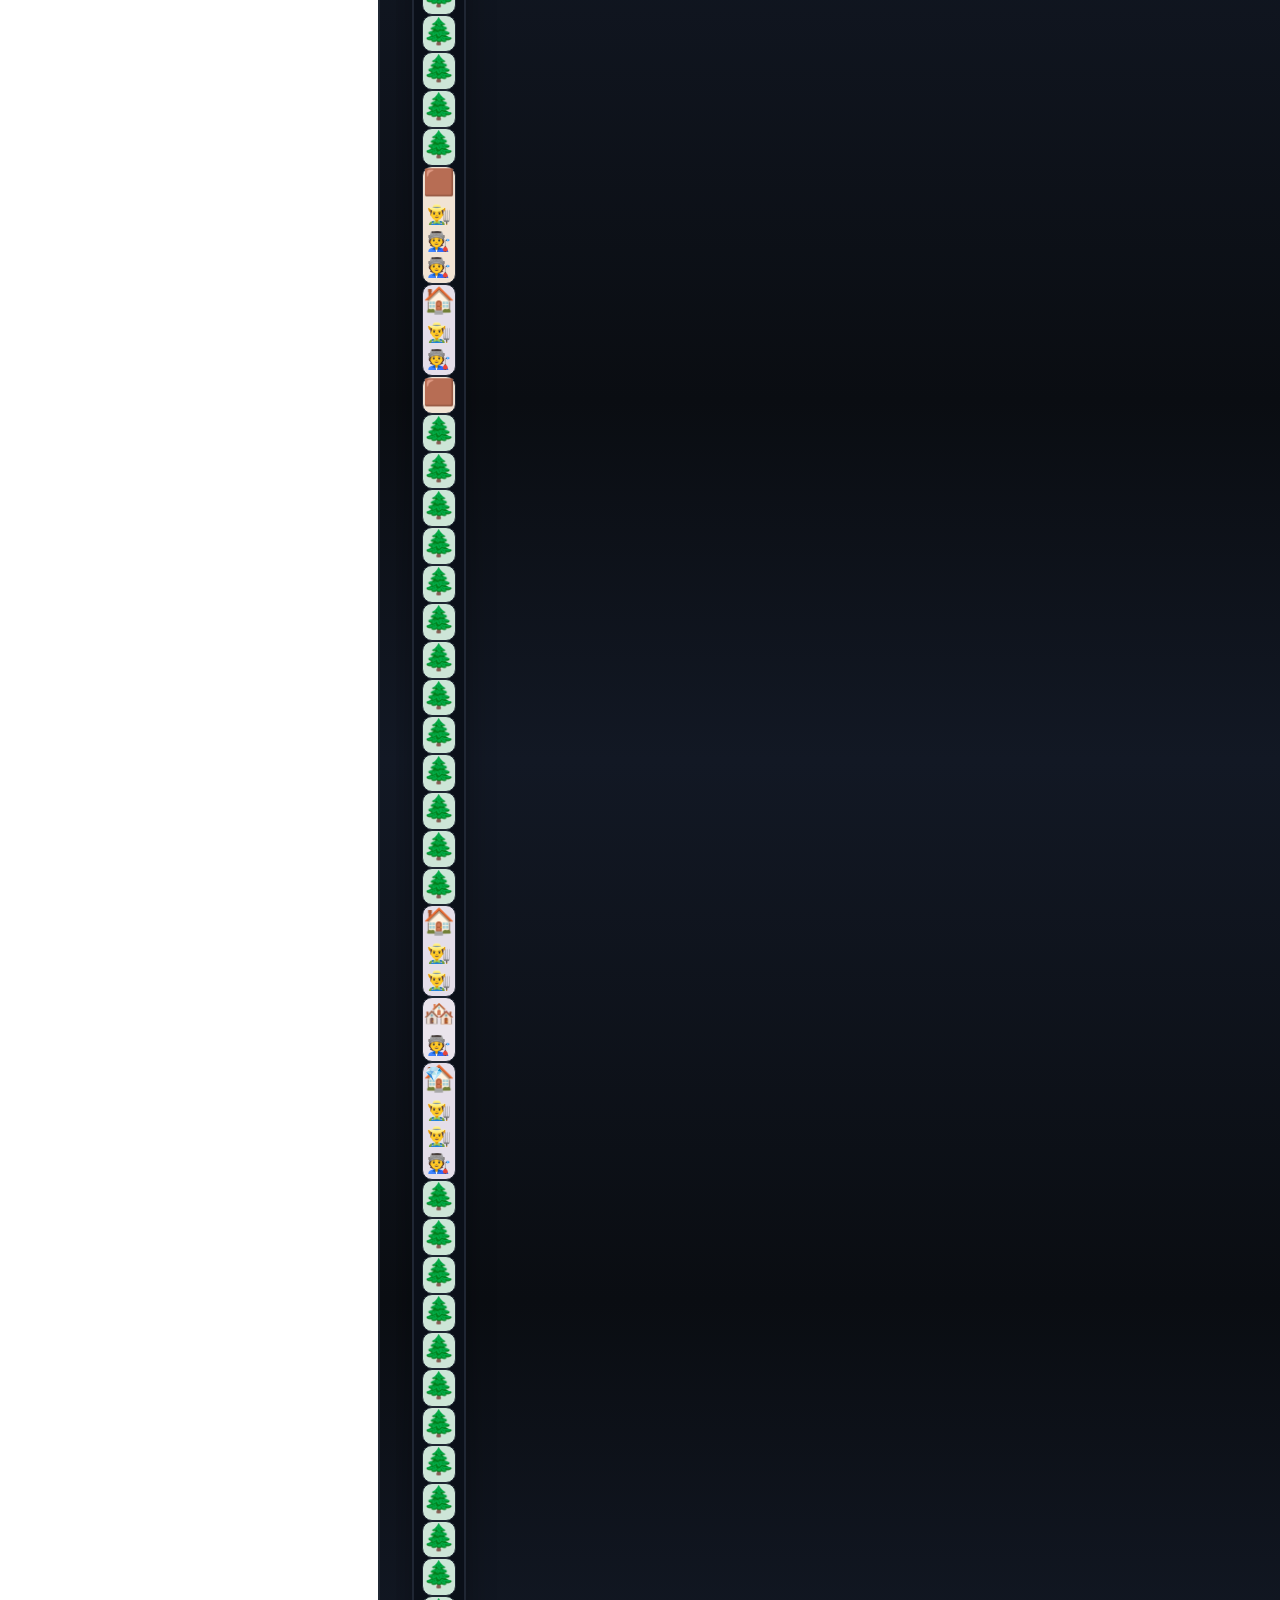
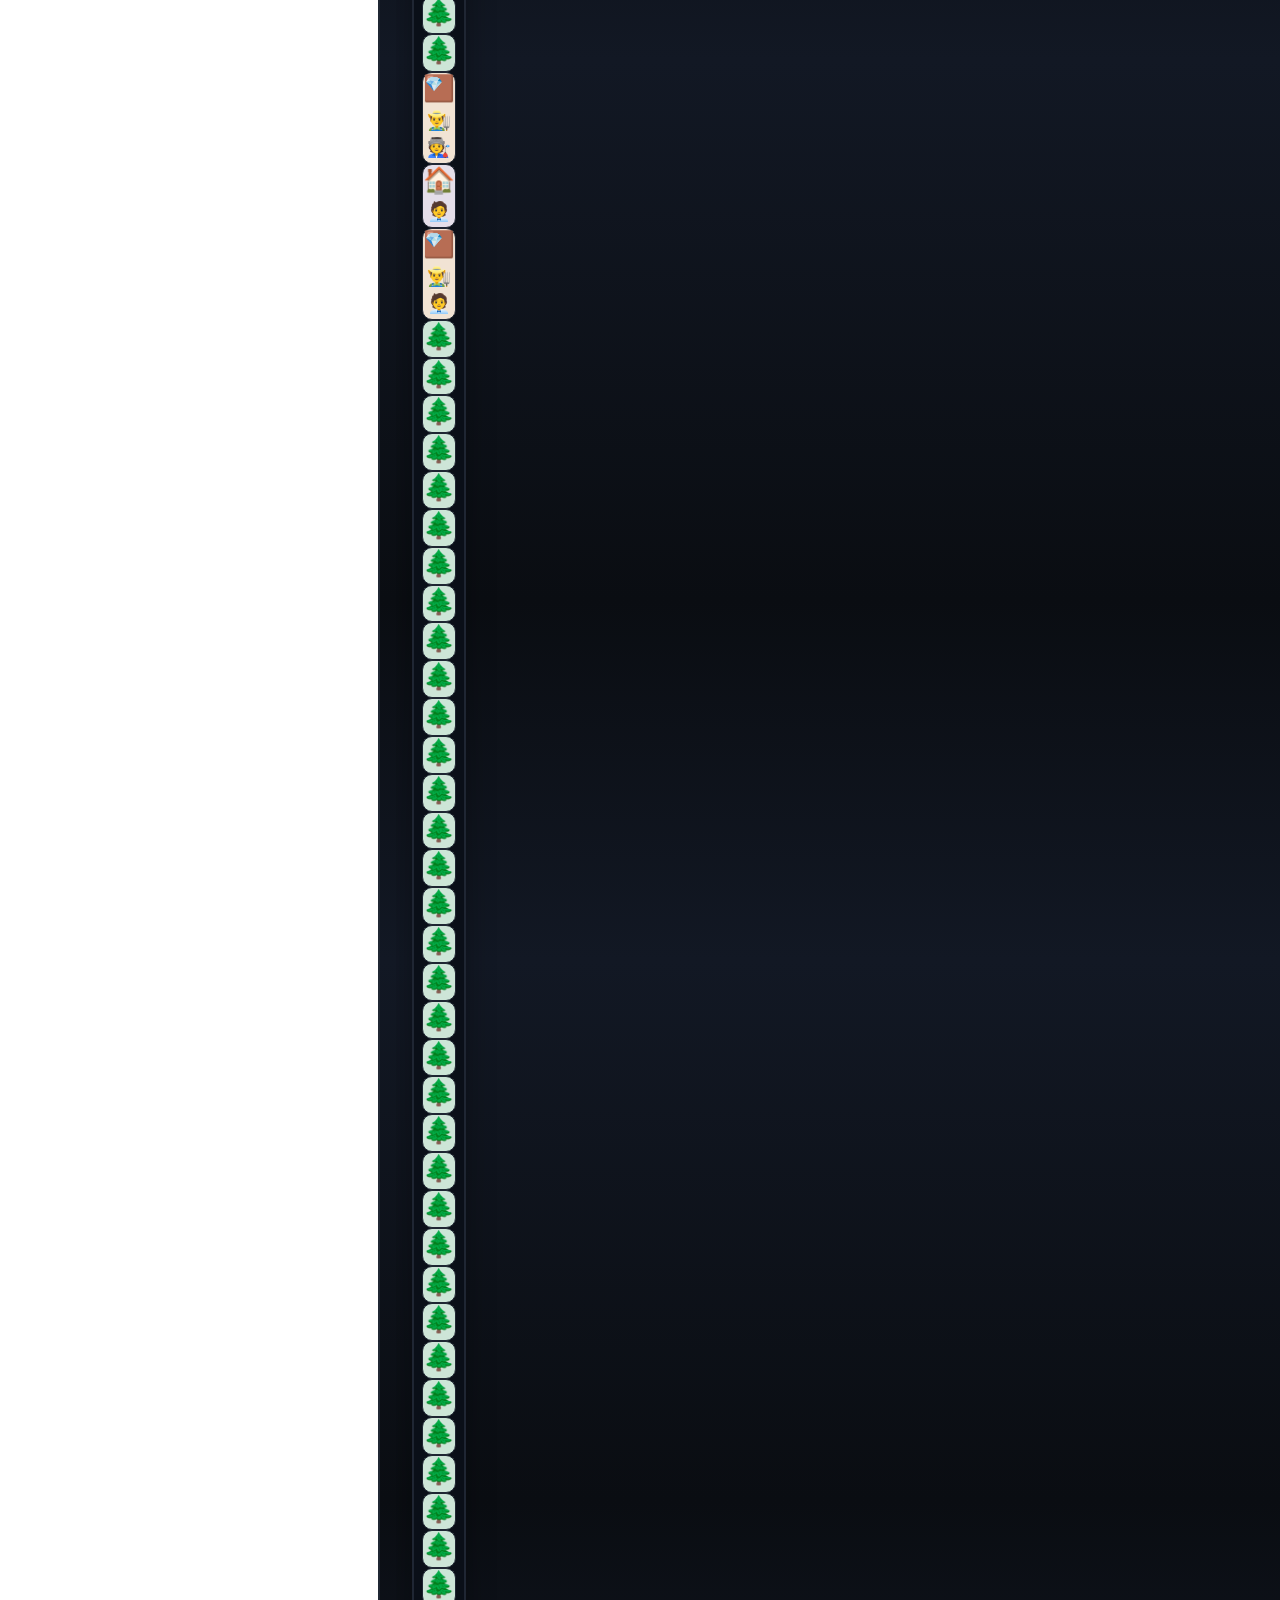
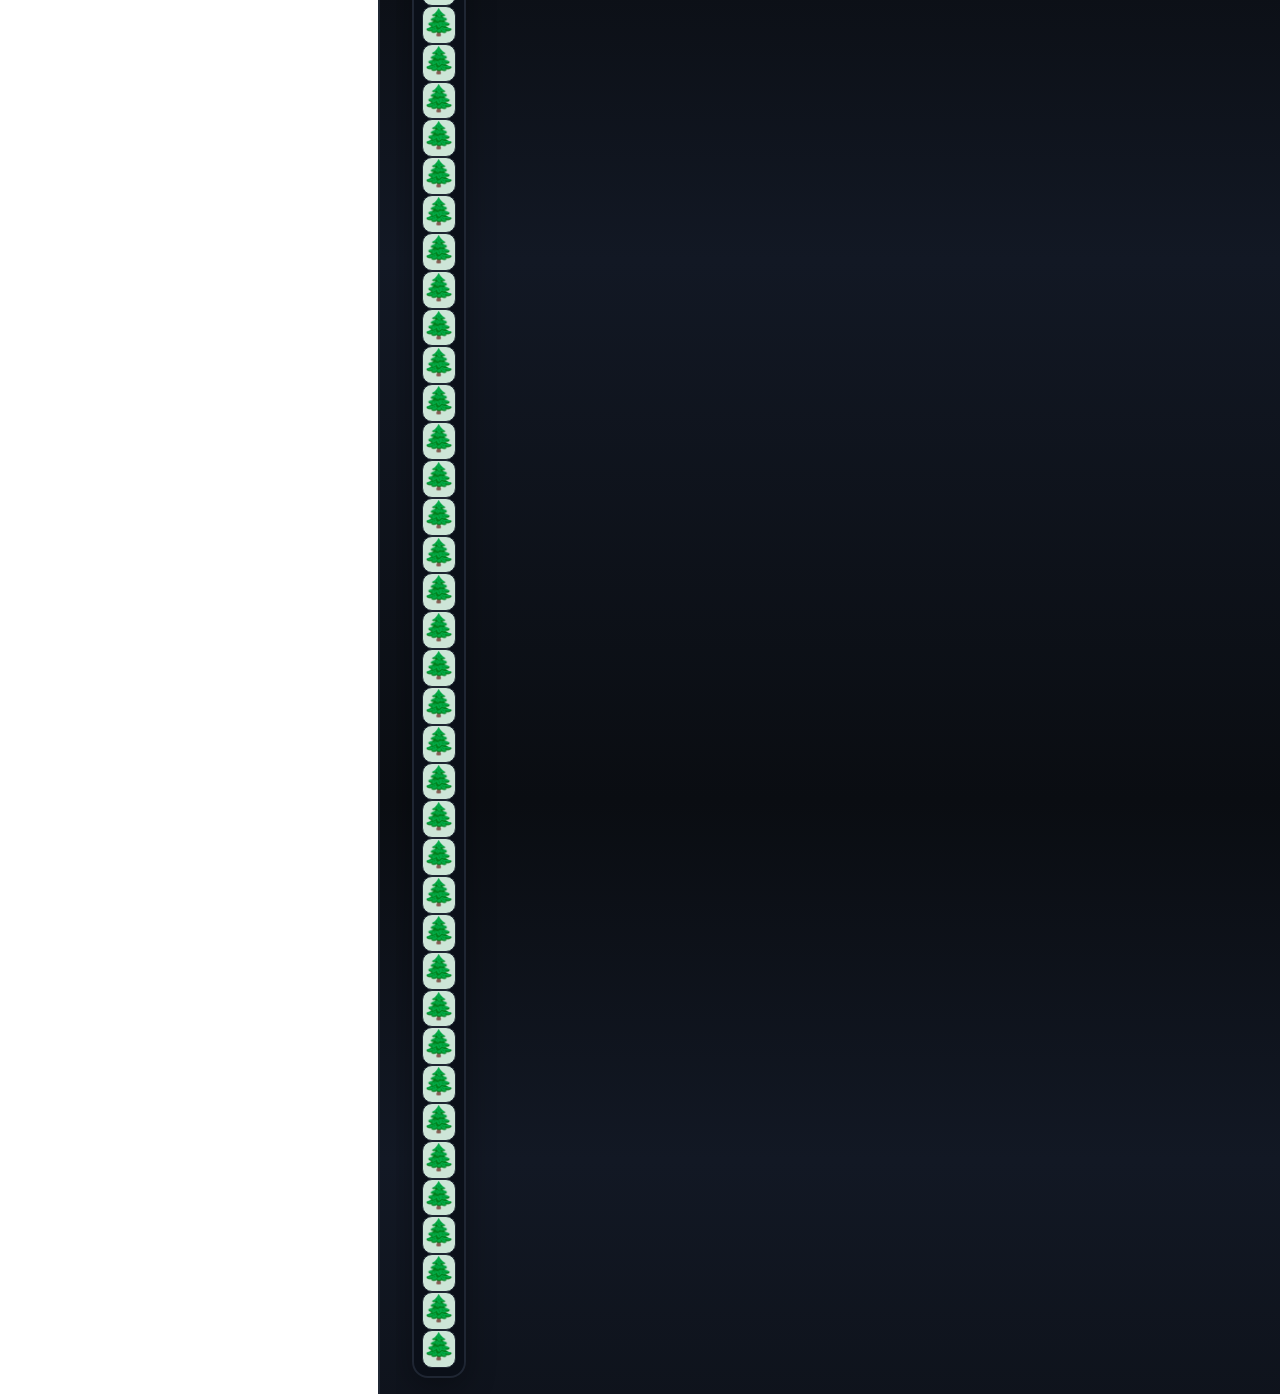
==== commit 4c81d4e4: "Update index.html" ====
--- a/index.html
+++ b/index.html
@@ -6,20 +6,37 @@
 <title>🌳 Emoji Deforestation RPG — v9</title>
 <style>
  :root {
-  --bg:#FEFEFC;        /* Background */
-  --panel:#FFFFFF;     /* Panel / card */
-  --ink:#042E21;       /* Primary text */
-  --muted:#6B8A7C;     /* Secondary text (softer greenish) */
-  --accent:#319175;    /* Ramo accent */
-  --warn:#E3B341;      /* Yellow/warning */
-  --bad:#E2564A;       /* Error/red */
-  --good:#38C9A5;      /* Success/teal */
-  --tile:3.2rem;
-  --gap:.25rem;
+  /* Brand base */
+  --bg:#FEFEFC;
+  --panel:#FFFFFF;
+  --ink:#042E21;
+  --muted:#6B8A7C;
+  --accent:#319175;
+  --warn:#E3B341;
+  --bad:#E2564A;
+  --good:#38C9A5;
+
+  /* Tile palette */
+  --tile-forest:#CDE5D7;
+  --tile-edge:#B5DAC9;
+  --tile-clear:#F1E3D4;
+  --tile-farm:#EAE6C7;
+  --tile-char:#E2C4C4;
+  --tile-replant:#D2E5D7;
+  --tile-firebreak:#E0E2E8;
+  --tile-vill:#EAE4EC;
+  --tile-hut:#E4DEE9;
+  --tile-burn:#F4C7C1;
+
+  /* UI */
+  --dialog-bg:#FFFFFF;
+  --dialog-border:#319175;
+  --trend-bg:#FEFEFC;
+  --trend-border:#319175;
 }
   html,body{height:100%}
   body{margin:0;background:linear-gradient(180deg,#0a0d12,#121824 40%,#0a0d12);color:var(--ink);font:16px/1.4 "Press Start 2P", ui-monospace, Menlo, Monaco, Consolas, "Courier New", monospace}
-  @font-face{font-family:'Press Start 2P';src:local('Courier New')}
+  @font-face{font-family:'Press Start 2P';src:local('Helvetica')}
   .app{display:grid;grid-template-columns:380px 1fr;gap:1rem;height:100%}
   .left{background:var(--panel);padding:14px;border-right:2px solid #1f2633;display:flex;flex-direction:column;overflow:auto}
   .right{display:flex;flex-direction:column}
@@ -48,24 +65,35 @@
   .board{display:grid;grid-template-columns:repeat(var(--w), var(--tile));grid-auto-rows:var(--tile);gap:var(--gap);background:#0a0f18;padding:.5rem;border:2px solid #1f2633;border-radius:16px;box-shadow:0 10px 30px rgba(0,0,0,.3)}
   .tile{width:var(--tile);height:var(--tile);display:grid;place-items:center;border-radius:10px;border:1px solid #1f2633;font-size:1.6rem;user-select:none;position:relative}
   /* Clearer backgrounds by type */
-  .tile.t-forest{background:#0e2016}
-  .tile.t-edge{background:#163421; box-shadow:0 0 0 2px #39d98a inset}
-  .tile.t-clear{background:#2e1f12}
-  .tile.t-farm{background:#2f2f15}
-  .tile.t-char{background:#331616}
-  .tile.t-replant{background:#123122}
-  .tile.t-firebreak{background:#232733}
-  .tile.t-vill{background:#25202c}
-  .tile.t-hut{background:#2a2330}
-  .tile.t-burn{background:#4a1610; box-shadow:0 0 0 2px #ff4d2e inset}
-  .tile .flag{position:absolute;right:2px;bottom:2px;font-size:.95rem;opacity:.95}
-  .badge{position:absolute;left:2px;top:2px;font-size:.9rem;opacity:.9}
-  .modal{position:fixed;inset:0;display:none;align-items:center;justify-content:center;background:rgba(0,0,0,.6)}
-  .modal.show{display:flex}
-  .dialog{width:min(960px,92vw);background:#0c1320;border:2px solid #2a3347;border-radius:18px;padding:14px}
-  .edge{color:#89d16b}
-  .hint{font-size:11px;color:#9fb0c1}
-  canvas#trend{width:100%;height:180px;background:#0a0f18;border:1px solid #1f2633;border-radius:10px}
+  /* Tiles */
+.tile.t-forest   { background:var(--tile-forest); }
+.tile.t-edge     { background:var(--tile-edge); box-shadow:0 0 0 2px var(--accent) inset; }
+.tile.t-clear    { background:var(--tile-clear); }
+.tile.t-farm     { background:var(--tile-farm); }
+.tile.t-char     { background:var(--tile-char); }
+.tile.t-replant  { background:var(--tile-replant); }
+.tile.t-firebreak{ background:var(--tile-firebreak); }
+.tile.t-vill     { background:var(--tile-vill); }
+.tile.t-hut      { background:var(--tile-hut); }
+.tile.t-burn     { background:var(--tile-burn); box-shadow:0 0 0 2px var(--bad) inset; }
+
+.tile .flag { position:absolute;right:2px;bottom:2px;font-size:.95rem;opacity:.95 }
+.badge      { position:absolute;left:2px;top:2px;font-size:.9rem;opacity:.9 }
+
+/* Modals & dialogs */
+.modal      { position:fixed;inset:0;display:none;align-items:center;justify-content:center;
+              background:rgba(0,0,0,.6) }
+.modal.show { display:flex }
+.dialog     { width:min(960px,92vw);background:var(--dialog-bg);border:2px solid var(--dialog-border);
+              border-radius:18px;padding:14px;color:var(--ink); }
+
+/* Text & hints */
+.edge       { color:var(--accent); }
+.hint       { font-size:11px;color:var(--muted); }
+
+/* Chart */
+canvas#trend{ width:100%;height:180px;background:var(--trend-bg);border:1px solid var(--trend-border);
+              border-radius:10px }
   /* scrollable step log */
   .log{height:240px; overflow:auto;}
 </style>
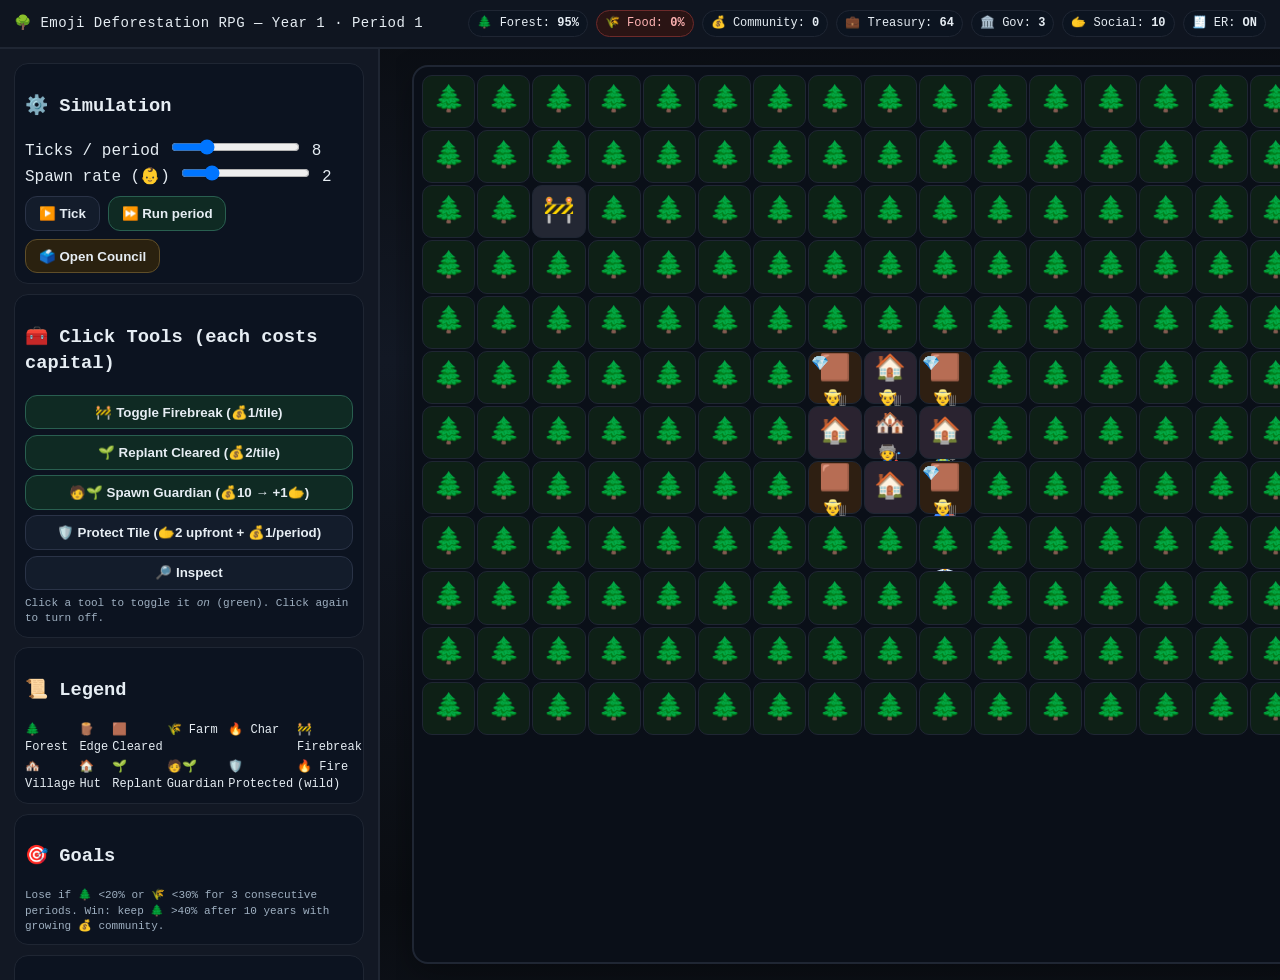
==== commit 5dd08c0a: "Rename emoji_deforestation_rpg_run (1).html to index.html" ====
--- a/index.html
+++ b/index.html
@@ -5,38 +5,13 @@
 <meta name="viewport" content="width=device-width, initial-scale=1" />
 <title>🌳 Emoji Deforestation RPG — v9</title>
 <style>
- :root {
-  /* Brand base */
-  --bg:#FEFEFC;
-  --panel:#FFFFFF;
-  --ink:#042E21;
-  --muted:#6B8A7C;
-  --accent:#319175;
-  --warn:#E3B341;
-  --bad:#E2564A;
-  --good:#38C9A5;
-
-  /* Tile palette */
-  --tile-forest:#CDE5D7;
-  --tile-edge:#B5DAC9;
-  --tile-clear:#F1E3D4;
-  --tile-farm:#EAE6C7;
-  --tile-char:#E2C4C4;
-  --tile-replant:#D2E5D7;
-  --tile-firebreak:#E0E2E8;
-  --tile-vill:#EAE4EC;
-  --tile-hut:#E4DEE9;
-  --tile-burn:#F4C7C1;
-
-  /* UI */
-  --dialog-bg:#FFFFFF;
-  --dialog-border:#319175;
-  --trend-bg:#FEFEFC;
-  --trend-border:#319175;
-}
+  :root{
+    --bg:#0b0e13; --panel:#121824; --ink:#e6edf3; --muted:#9fb0c1; --accent:#6be675; --warn:#f8b84e; --bad:#ff6b6b; --good:#6be6b7;
+    --tile:3.2rem; --gap:.25rem;
+  }
   html,body{height:100%}
   body{margin:0;background:linear-gradient(180deg,#0a0d12,#121824 40%,#0a0d12);color:var(--ink);font:16px/1.4 "Press Start 2P", ui-monospace, Menlo, Monaco, Consolas, "Courier New", monospace}
-  @font-face{font-family:'Press Start 2P';src:local('Helvetica')}
+  @font-face{font-family:'Press Start 2P';src:local('Courier New')}
   .app{display:grid;grid-template-columns:380px 1fr;gap:1rem;height:100%}
   .left{background:var(--panel);padding:14px;border-right:2px solid #1f2633;display:flex;flex-direction:column;overflow:auto}
   .right{display:flex;flex-direction:column}
@@ -65,35 +40,24 @@
   .board{display:grid;grid-template-columns:repeat(var(--w), var(--tile));grid-auto-rows:var(--tile);gap:var(--gap);background:#0a0f18;padding:.5rem;border:2px solid #1f2633;border-radius:16px;box-shadow:0 10px 30px rgba(0,0,0,.3)}
   .tile{width:var(--tile);height:var(--tile);display:grid;place-items:center;border-radius:10px;border:1px solid #1f2633;font-size:1.6rem;user-select:none;position:relative}
   /* Clearer backgrounds by type */
-  /* Tiles */
-.tile.t-forest   { background:var(--tile-forest); }
-.tile.t-edge     { background:var(--tile-edge); box-shadow:0 0 0 2px var(--accent) inset; }
-.tile.t-clear    { background:var(--tile-clear); }
-.tile.t-farm     { background:var(--tile-farm); }
-.tile.t-char     { background:var(--tile-char); }
-.tile.t-replant  { background:var(--tile-replant); }
-.tile.t-firebreak{ background:var(--tile-firebreak); }
-.tile.t-vill     { background:var(--tile-vill); }
-.tile.t-hut      { background:var(--tile-hut); }
-.tile.t-burn     { background:var(--tile-burn); box-shadow:0 0 0 2px var(--bad) inset; }
-
-.tile .flag { position:absolute;right:2px;bottom:2px;font-size:.95rem;opacity:.95 }
-.badge      { position:absolute;left:2px;top:2px;font-size:.9rem;opacity:.9 }
-
-/* Modals & dialogs */
-.modal      { position:fixed;inset:0;display:none;align-items:center;justify-content:center;
-              background:rgba(0,0,0,.6) }
-.modal.show { display:flex }
-.dialog     { width:min(960px,92vw);background:var(--dialog-bg);border:2px solid var(--dialog-border);
-              border-radius:18px;padding:14px;color:var(--ink); }
-
-/* Text & hints */
-.edge       { color:var(--accent); }
-.hint       { font-size:11px;color:var(--muted); }
-
-/* Chart */
-canvas#trend{ width:100%;height:180px;background:var(--trend-bg);border:1px solid var(--trend-border);
-              border-radius:10px }
+  .tile.t-forest{background:#0e2016}
+  .tile.t-edge{background:#163421; box-shadow:0 0 0 2px #39d98a inset}
+  .tile.t-clear{background:#2e1f12}
+  .tile.t-farm{background:#2f2f15}
+  .tile.t-char{background:#331616}
+  .tile.t-replant{background:#123122}
+  .tile.t-firebreak{background:#232733}
+  .tile.t-vill{background:#25202c}
+  .tile.t-hut{background:#2a2330}
+  .tile.t-burn{background:#4a1610; box-shadow:0 0 0 2px #ff4d2e inset}
+  .tile .flag{position:absolute;right:2px;bottom:2px;font-size:.95rem;opacity:.95}
+  .badge{position:absolute;left:2px;top:2px;font-size:.9rem;opacity:.9}
+  .modal{position:fixed;inset:0;display:none;align-items:center;justify-content:center;background:rgba(0,0,0,.6)}
+  .modal.show{display:flex}
+  .dialog{width:min(960px,92vw);background:#0c1320;border:2px solid #2a3347;border-radius:18px;padding:14px}
+  .edge{color:#89d16b}
+  .hint{font-size:11px;color:#9fb0c1}
+  canvas#trend{width:100%;height:180px;background:#0a0f18;border:1px solid #1f2633;border-radius:10px}
   /* scrollable step log */
   .log{height:240px; overflow:auto;}
 </style>
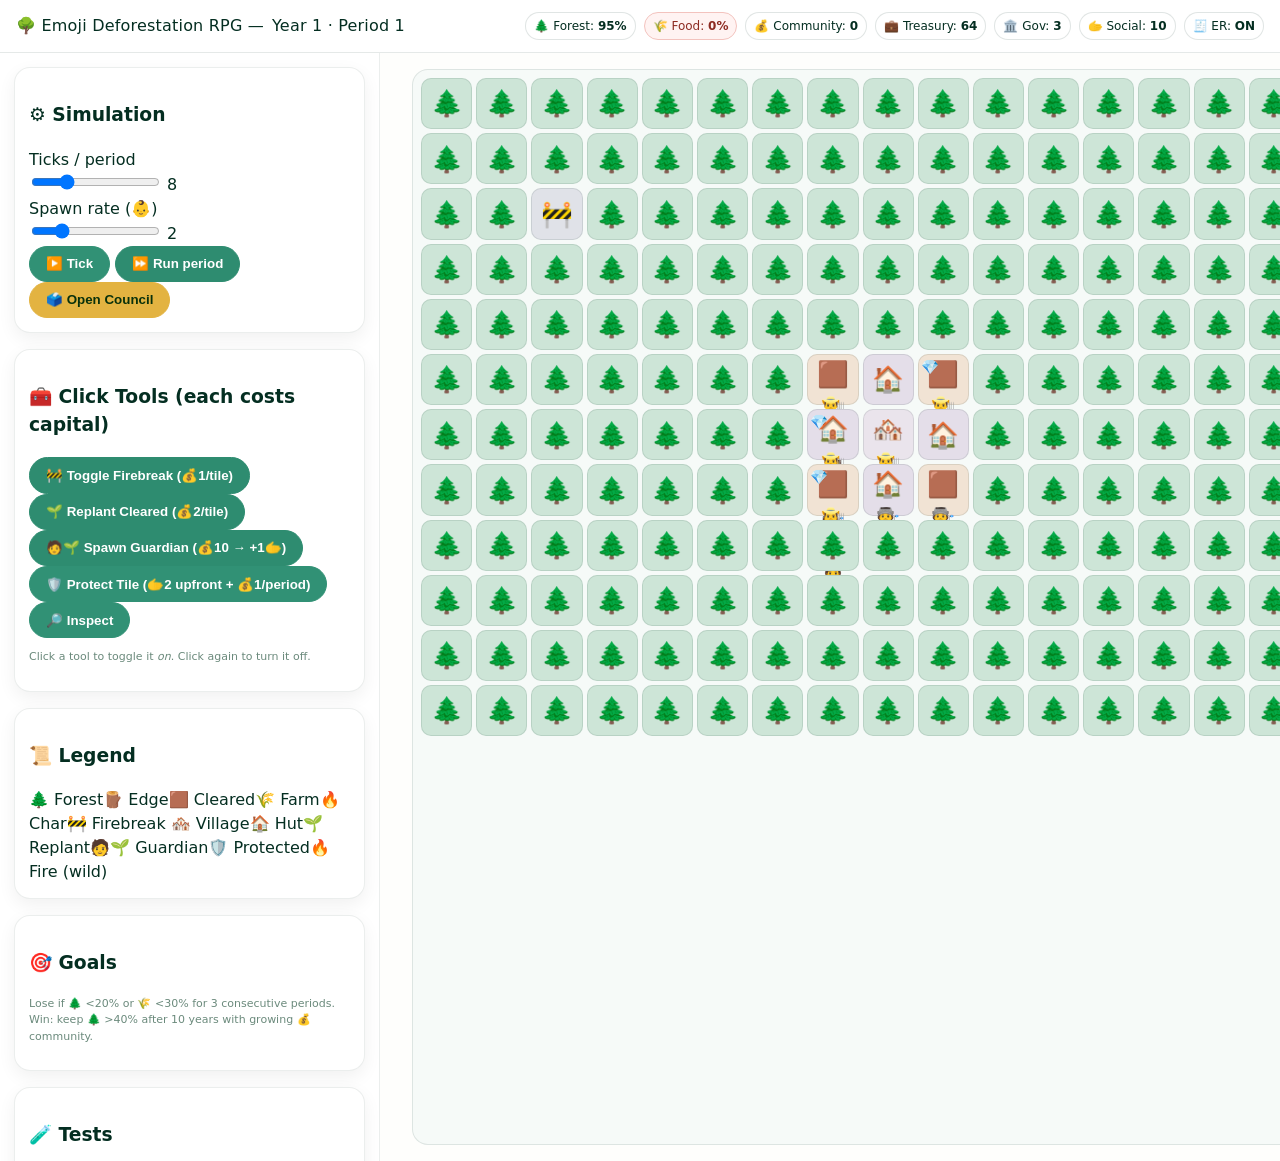
==== commit 66e727f5: "Update index.html" ====
--- a/index.html
+++ b/index.html
@@ -1,71 +1,28 @@
 <!DOCTYPE html>
 <html lang="en">
 <head>
-<meta charset="utf-8" />
-<meta name="viewport" content="width=device-width, initial-scale=1" />
-<title>🌳 Emoji Deforestation RPG — v9</title>
-<style>
-  :root{
-    --bg:#0b0e13; --panel:#121824; --ink:#e6edf3; --muted:#9fb0c1; --accent:#6be675; --warn:#f8b84e; --bad:#ff6b6b; --good:#6be6b7;
-    --tile:3.2rem; --gap:.25rem;
-  }
-  html,body{height:100%}
-  body{margin:0;background:linear-gradient(180deg,#0a0d12,#121824 40%,#0a0d12);color:var(--ink);font:16px/1.4 "Press Start 2P", ui-monospace, Menlo, Monaco, Consolas, "Courier New", monospace}
-  @font-face{font-family:'Press Start 2P';src:local('Courier New')}
-  .app{display:grid;grid-template-columns:380px 1fr;gap:1rem;height:100%}
-  .left{background:var(--panel);padding:14px;border-right:2px solid #1f2633;display:flex;flex-direction:column;overflow:auto}
-  .right{display:flex;flex-direction:column}
-  header{display:flex;align-items:center;gap:.6rem;padding:10px 14px;border-bottom:2px solid #1f2633;background:#0f1520}
-  header .title{font-size:14px;letter-spacing:.5px}
-  .hud{display:flex;gap:.5rem;align-items:center;margin-left:auto}
-  .pill{padding:.25rem .5rem;border-radius:999px;background:#0c1420;border:1px solid #1f2633;font-size:12px}
-  .pill.red{background:#2a1414;border-color:#6d2a2a;color:#ffb3b3}
-  .stats{display:grid;grid-template-columns:repeat(3,1fr);gap:.25rem;margin-top:.5rem}
-  .stat{background:#0c1220;border:1px solid #1f2633;padding:.5rem;border-radius:10px;text-align:center}
-  .stat b{display:block;font-size:12px;color:var(--muted)}
-  .meter{height:8px;background:#0b1322;border:1px solid #1f2633;border-radius:6px;overflow:hidden;margin-top:.4rem}
-  .meter > i{display:block;height:100%;background:linear-gradient(90deg,var(--accent),#48c2ff);width:30%}
-  .card{background:#0c1320;border:1px solid #1f2633;border-radius:14px;padding:10px;margin-bottom:.6rem}
-  .btn{appearance:none;border:1px solid #2a3347;background:#131c2b;color:var(--ink);padding:.55rem .8rem;border-radius:12px;font-weight:700;cursor:pointer;transition:.15s}
-  .btn.good{border-color:#295f50;background:#0f2a23}
-  .btn.warn{border-color:#5f4e29;background:#2a210f}
-  .btn:disabled{opacity:.45;cursor:not-allowed;filter:grayscale(.2)}
-  /* tool selection highlight */
-  .btn.is-on{box-shadow:0 0 0 2px var(--accent) inset, 0 0 10px rgba(107,230,117,.25); background:#0f2a23; border-color:#2c7c52}
-  /* council button used state */
-  .council .btn.used{box-shadow:0 0 0 2px #48c2ff inset; background:#0e1a2a; border-color:#356a9e}
-  .council .btn.used::after{content:" ✓"}
+  <meta charset="utf-8" />
+  <meta name="viewport" content="width=device-width, initial-scale=1" />
+  <title>🌳 Emoji Deforestation RPG</title>
 
-  .boardWrap{flex:1;display:flex;gap:1rem;padding:1rem;overflow:auto}
-  .board{display:grid;grid-template-columns:repeat(var(--w), var(--tile));grid-auto-rows:var(--tile);gap:var(--gap);background:#0a0f18;padding:.5rem;border:2px solid #1f2633;border-radius:16px;box-shadow:0 10px 30px rgba(0,0,0,.3)}
-  .tile{width:var(--tile);height:var(--tile);display:grid;place-items:center;border-radius:10px;border:1px solid #1f2633;font-size:1.6rem;user-select:none;position:relative}
-  /* Clearer backgrounds by type */
-  .tile.t-forest{background:#0e2016}
-  .tile.t-edge{background:#163421; box-shadow:0 0 0 2px #39d98a inset}
-  .tile.t-clear{background:#2e1f12}
-  .tile.t-farm{background:#2f2f15}
-  .tile.t-char{background:#331616}
-  .tile.t-replant{background:#123122}
-  .tile.t-firebreak{background:#232733}
-  .tile.t-vill{background:#25202c}
-  .tile.t-hut{background:#2a2330}
-  .tile.t-burn{background:#4a1610; box-shadow:0 0 0 2px #ff4d2e inset}
-  .tile .flag{position:absolute;right:2px;bottom:2px;font-size:.95rem;opacity:.95}
-  .badge{position:absolute;left:2px;top:2px;font-size:.9rem;opacity:.9}
-  .modal{position:fixed;inset:0;display:none;align-items:center;justify-content:center;background:rgba(0,0,0,.6)}
-  .modal.show{display:flex}
-  .dialog{width:min(960px,92vw);background:#0c1320;border:2px solid #2a3347;border-radius:18px;padding:14px}
-  .edge{color:#89d16b}
-  .hint{font-size:11px;color:#9fb0c1}
-  canvas#trend{width:100%;height:180px;background:#0a0f18;border:1px solid #1f2633;border-radius:10px}
-  /* scrollable step log */
-  .log{height:240px; overflow:auto;}
-</style>
+  <!-- Meta / Icons (optional: add your own assets) -->
+  <meta name="theme-color" content="#319175" />
+  <link rel="icon" href="/assets/ramo-favicon.png" />
+
+  <!-- Styles -->
+  <link rel="stylesheet" href="/styles.css" />
 </head>
 <body>
+  <noscript>
+    <div class="card" style="margin:16px">This game requires JavaScript to run.</div>
+  </noscript>
+
+  <!-- Header / HUD -->
   <header>
-    <div class="title">🌳 Emoji Deforestation RPG — <span id="season">Year 1 · Period 1</span></div>
-    <div class="hud">
+    <div class="title">
+      🌳 Emoji Deforestation RPG — <span id="season">Year 1 · Period 1</span>
+    </div>
+    <div class="hud" role="status" aria-live="polite">
       <span class="pill" id="pillForest">🌲 Forest: <b id="statForest">-</b></span>
       <span class="pill" id="pillFood">🌾 Food: <b id="statFood">-</b></span>
       <span class="pill" id="pillComm">💰 Community: <b id="statComm">0</b></span>
@@ -76,357 +33,157 @@
     </div>
   </header>
 
-  <div class="app">
+  <!-- App Layout -->
+  <main class="app" id="app" role="main">
+    <!-- Left Sidebar -->
     <aside class="left">
-      <div class="card">
-        <h3>⚙️ Simulation</h3>
-        <label>Ticks / period <input id="ticksPer" type="range" min="4" max="20" value="8"/> <span id="ticksLbl">8</span></label>
-        <label>Spawn rate (👶) <input id="spawnRate" type="range" min="0" max="10" value="2"/> <span id="spawnLbl">2</span></label>
-        <div style="display:flex;gap:.5rem;margin-top:.5rem;flex-wrap:wrap">
-          <button class="btn" id="btnTick">▶️ Tick</button>
-          <button class="btn good" id="btnRun">⏩ Run period</button>
-          <button class="btn warn" id="btnCouncil">🗳️ Open Council</button>
+      <!-- Simulation controls -->
+      <section class="card" aria-labelledby="sim-title">
+        <h3 id="sim-title">⚙️ Simulation</h3>
+        <label for="ticksPer">Ticks / period</label>
+        <div>
+          <input id="ticksPer" type="range" min="4" max="20" value="8" aria-describedby="ticksLbl" />
+          <span id="ticksLbl">8</span>
+        </div>
+
+        <label for="spawnRate">Spawn rate (👶)</label>
+        <div>
+          <input id="spawnRate" type="range" min="0" max="10" value="2" aria-describedby="spawnLbl" />
+          <span id="spawnLbl">2</span>
+        </div>
+
+        <div class="actions" aria-label="Simulation actions">
+          <button type="button" class="btn" id="btnTick">▶️ Tick</button>
+          <button type="button" class="btn good" id="btnRun">⏩ Run period</button>
+          <button type="button" class="btn warn" id="btnCouncil">🗳️ Open Council</button>
+        </div>
+      </section>
+
+      <!-- Tools -->
+      <section class="card" aria-labelledby="tools-title">
+        <h3 id="tools-title">🧰 Click Tools (each costs capital)</h3>
+        <div class="tool-list">
+          <button type="button" class="btn good" id="toolFirebreak" aria-pressed="false">🚧 Toggle Firebreak (💰1/tile)</button>
+          <button type="button" class="btn good" id="toolReplant" aria-pressed="false">🌱 Replant Cleared (💰2/tile)</button>
+          <button type="button" class="btn good" id="toolGuardian">🧑‍🌱 Spawn Guardian (💰10 → +1🫱)</button>
+          <button type="button" class="btn" id="toolProtect" aria-pressed="false">🛡️ Protect Tile (🫱2 upfront + 💰1/period)</button>
+          <button type="button" class="btn" id="toolInspect" aria-pressed="false">🔎 Inspect</button>
+        </div>
+        <p class="hint">Click a tool to toggle it <em>on</em>. Click again to turn it off.</p>
+      </section>
+
+      <!-- Legend -->
+      <section class="card" aria-labelledby="legend-title">
+        <h3 id="legend-title">📜 Legend</h3>
+        <div class="legend" aria-label="Legend">
+          <span>🌲 Forest</span><span>🪵 Edge</span><span>🟫 Cleared</span><span>🌾 Farm</span><span>🔥 Char</span><span>🚧 Firebreak</span>
+          <span>🏘️ Village</span><span>🏠 Hut</span><span>🌱 Replant</span><span>🧑‍🌱 Guardian</span><span>🛡️ Protected</span><span>🔥 Fire (wild)</span>
+        </div>
+      </section>
+
+      <!-- Goals -->
+      <section class="card" aria-labelledby="goals-title">
+        <h3 id="goals-title">🎯 Goals</h3>
+        <p class="hint">Lose if 🌲 &lt;20% or 🌾 &lt;30% for 3 consecutive periods. Win: keep 🌲 &gt;40% after 10 years with growing 💰 community.</p>
+      </section>
+
+      <!-- Tests -->
+      <section class="card" aria-labelledby="tests-title">
+        <h3 id="tests-title">🧪 Tests</h3>
+        <div class="hint" id="testbar">Will run on load…</div>
+      </section>
+    </aside>
+
+    <!-- Right Content -->
+    <section class="right">
+      <div class="boardWrap">
+        <!-- Game board -->
+        <div id="board" class="board" role="grid" aria-label="Game board"></div>
+
+        <!-- Side panel: summary, trends, log -->
+        <div class="sidepanel" style="min-width:360px;display:flex;flex-direction:column;gap:.6rem">
+          <section class="card" aria-labelledby="summary-title">
+            <h3 id="summary-title">📈 Period Summary</h3>
+            <div id="summary">—</div>
+          </section>
+
+          <section class="card" aria-labelledby="trends-title">
+            <h3 id="trends-title">📊 Trends (last 80 periods)</h3>
+            <canvas id="trend" width="520" height="180" aria-label="Trends chart"></canvas>
+            <p class="hint">Tracks: Forest %, Food %, Community money, Population.</p>
+          </section>
+
+          <section class="card" aria-labelledby="log-title">
+            <h3 id="log-title">🧾 Emoji Step Log</h3>
+            <div class="log" id="log" aria-live="polite"></div>
+          </section>
+        </div>
+      </div>
+    </section>
+  </main>
+
+  <!-- Council Modal -->
+  <div class="modal" id="councilModal" role="dialog" aria-modal="true" aria-labelledby="council-title" hidden>
+    <div class="dialog">
+      <h2 id="council-title">🏛️ Period Council — Interventions (spend capitals)</h2>
+
+      <div class="council" style="display:grid;grid-template-columns:1fr 1fr;gap:.8rem">
+        <div class="card" style="margin:0">
+          <b>📜 Land Tenure</b>
+          <div class="hint">Cost: 🏛️2 + 🫱1. Enables consolidation & value chains.</div>
+          <button type="button" class="btn" data-action="tenure">Launch</button>
+        </div>
+
+        <div class="card" style="margin:0">
+          <b>🌾 Value Chains</b>
+          <div class="hint">Cost: 🫱2 + 💰25. Convert 3 👨‍🌾 to high-value farmers.</div>
+          <button type="button" class="btn" data-action="valueChains">Introduce</button>
+        </div>
+
+        <div class="card" style="margin:0">
+          <b>🌾 Consolidate Farms</b>
+          <div class="hint">Cost: 🫱2 + 🏛️1. Requires Tenure.</div>
+          <button type="button" class="btn" data-action="consolidate">Apply</button>
+        </div>
+
+        <div class="card" style="margin:0">
+          <b>🧑‍🌱 Guardians (x3)</b>
+          <div class="hint">Cost: 💰40. Patrol, replant, fight fires, deter.</div>
+          <button type="button" class="btn" data-action="guardians">Hire</button>
+        </div>
+
+        <div class="card" style="margin:0">
+          <b>🚧 Firebreak Network</b>
+          <div class="hint">Cost: 💰25 + 🫱1. Slows edge/fire spread.</div>
+          <button type="button" class="btn" data-action="firebreaks">Build</button>
+        </div>
+
+        <div class="card" style="margin:0">
+          <b>💵 Pay-to-Not-Cut (ER)</b>
+          <div class="hint">Cost: 💰20. 30% fewer cuts next period. Earn 10💰 (+1🫱).</div>
+          <button type="button" class="btn" data-action="er">Start</button>
+        </div>
+
+        <div class="card" style="margin:0">
+          <b>🌱 Replanting Drive</b>
+          <div class="hint">Cost: 💰30. Convert 8 🟫 → 🌱 → 🌲 (+15💰 later).</div>
+          <button type="button" class="btn" data-action="replantDrive">Plant</button>
+        </div>
+
+        <div class="card" style="margin:0">
+          <b>🧑‍💼 Entrepreneur Shift</b>
+          <div class="hint">Cost: 💰20. 1 🧑‍💼 funds guardians instead of cutters.</div>
+          <button type="button" class="btn" data-action="entShift">Persuade</button>
         </div>
       </div>
 
-      <div class="card">
-        <h3>🧰 Click Tools (each costs capital)</h3>
-        <div style="display:grid;gap:.35rem">
-          <button class="btn good" id="toolFirebreak" aria-pressed="false">🚧 Toggle Firebreak (💰1/tile)</button>
-          <button class="btn good" id="toolReplant" aria-pressed="false">🌱 Replant Cleared (💰2/tile)</button>
-          <button class="btn good" id="toolGuardian">🧑‍🌱 Spawn Guardian (💰10 → +1🫱)</button>
-          <button class="btn" id="toolProtect" aria-pressed="false">🛡️ Protect Tile (🫱2 upfront + 💰1/period)</button>
-          <button class="btn" id="toolInspect" aria-pressed="false">🔎 Inspect</button>
-          <div class="hint">Click a tool to toggle it <em>on</em> (green). Click again to turn off.</div>
-        </div>
+      <div class="actions" style="display:flex;justify-content:flex-end;gap:.5rem;margin-top:.6rem">
+        <button type="button" class="btn" id="closeCouncil">Done</button>
       </div>
-
-      <div class="card">
-        <h3>📜 Legend</h3>
-        <div style="display:grid;grid-template-columns:repeat(6,1fr);gap:.25rem;font-size:12px">
-          <div>🌲 Forest</div><div>🪵 Edge</div><div>🟫 Cleared</div><div>🌾 Farm</div><div>🔥 Char</div><div>🚧 Firebreak</div><div>🏘️ Village</div><div>🏠 Hut</div><div>🌱 Replant</div><div>🧑‍🌱 Guardian</div><div>🛡️ Protected</div><div>🔥 Fire (wild)</div>
-        </div>
-      </div>
-
-      <div class="card"><h3>🎯 Goals</h3>
-        <div class="hint">Lose if 🌲 <20% or 🌾 <30% for 3 consecutive periods. Win: keep 🌲 >40% after 10 years with growing 💰 community.</div>
-      </div>
-
-      <div class="card">
-        <h3>🧪 Tests</h3>
-        <div class="hint" id="testbar">Will run on load…</div>
-      </div>
-    </aside>
-
-    <section class="right">
-      <div class="boardWrap">
-        <div id="board" class="board"></div>
-        <div style="min-width:360px;display:flex;flex-direction:column;gap:.6rem">
-          <div class="card"><h3>📈 Period Summary</h3><div id="summary">—</div></div>
-          <div class="card"><h3>📊 Trends (last 80 periods)</h3><canvas id="trend" width="520" height="180"></canvas><div class="hint">Tracks: Forest %, Food %, Community money, Population.</div></div>
-          <div class="card"><h3>🧾 Emoji Step Log</h3><div class="log" id="log"></div></div>
-        </div>
-      </div>
-    </section>
-  </div>
-
-  <div class="modal" id="councilModal">
-    <div class="dialog">
-      <h2>🏛️ Period Council — Interventions (spend capitals)</h2>
-      <div class="council" style="display:grid;grid-template-columns:1fr 1fr;gap:.8rem">
-        <div class="card" style="margin:0"><b>📜 Land Tenure</b><div class="hint">Cost: 🏛️2 + 🫱1. Enables consolidation & value chains.</div><button class="btn" data-action="tenure">Launch</button></div>
-        <div class="card" style="margin:0"><b>🌾 Value Chains</b><div class="hint">Cost: 🫱2 + 💰25. Convert 3 👨‍🌾 to high-value farmers (intensify; +community; avoid sprawl when possible).</div><button class="btn" data-action="valueChains">Introduce</button></div>
-        <div class="card" style="margin:0"><b>🌾 Consolidate Farms</b><div class="hint">Cost: 🫱2 + 🏛️1. Requires Tenure. Shrinks sprawl, boosts yield.</div><button class="btn" data-action="consolidate">Apply</button></div>
-        <div class="card" style="margin:0"><b>🧑‍🌱 Guardians (x3)</b><div class="hint">Cost: 💰40. Patrol, 🌱, fight fires, deter. (Instant +1🫱 jobs)</div><button class="btn" data-action="guardians">Hire</button></div>
-        <div class="card" style="margin:0"><b>🚧 Firebreak Network</b><div class="hint">Cost: 💰25 + 🫱1. Slows edge & fire spread along a line.</div><button class="btn" data-action="firebreaks">Build</button></div>
-        <div class="card" style="margin:0"><b>💵 Pay-to-Not-Cut (ER)</b><div class="hint">Cost: 💰20. 30% fewer cuts next period. Earn 10💰 (+1🫱 goodwill)</div><button class="btn" data-action="er">Start</button></div>
-        <div class="card" style="margin:0"><b>🌱 Replanting Drive</b><div class="hint">Cost: 💰30. Convert 8 🟫 → 🌱 → 🌲 (+15💰 later).</div><button class="btn" data-action="replantDrive">Plant</button></div>
-        <div class="card" style="margin:0"><b>🧑‍💼 Entrepreneur Shift</b><div class="hint">Cost: 💰20. 1 🧑‍💼 funds guardians instead of cutters.</div><button class="btn" data-action="entShift">Persuade</button></div>
-      </div>
-      <div style="display:flex;justify-content:flex-end;gap:.5rem;margin-top:.6rem"><button class="btn" id="closeCouncil">Done</button></div>
     </div>
   </div>
 
-<script>
-(function(){
-  const W=16,H=12; const boardEl=document.getElementById('board'); boardEl.style.setProperty('--w',W);
-  const T={FOREST:'forest',EDGE:'edge',CLEAR:'clear',FARM:'farm',CHAR:'char',VILL:'vill',HUT:'hut',REPLANT:'replant',FIRE:'firebreak',BURN:'burn'};
-  const EMO={forest:'🌲',edge:'🪵',clear:'🟫',farm:'🌾',char:'🔥',vill:'🏘️',hut:'🏠',replant:'🌱',firebreak:'🚧',burn:'🔥'};
-  const P={FARMER:'farmer',CHAR:'char',ENT:'ent',GUARD:'guard'}; const P_EMO={farmer:'👨‍🌾',char:'🧑‍🏭',ent:'🧑‍💼',guard:'🧑‍🌱'};
-
-  const S={
-    grid:new Array(W*H), people:[], villages:[],
-    money:50, gov:3, soc:3,
-    community:0, morale:0.65,
-    year:1, period:1, tick:0, ticksPer:8, spawnRate:2,
-    tenure:false, consolidate:false, erActive:false, erCooldown:0,
-    lastForestShare:1, foodPctLast:1, redForestStreak:0, redFoodStreak:0,
-    periodIncomeTreasury:0, periodIncomeCommunity:0, periodReplants:0, periodDeters:0, periodConsolidated:0, periodFiresOut:0,
-    councilUsed:{}
-  };
-
-  const HIST={forest:[], food:[], community:[], pop:[]};
-
-  function idx(x,y){return y*W+x} function inb(x,y){return x>=0&&y>=0&&x<W&&y<H}
-  function n4(x,y){return[[x+1,y],[x-1,y],[x,y+1],[x,y-1]].filter(([a,b])=>inb(a,b))}
-  function clamp(v,min,max){return Math.max(min,Math.min(max,v))}
-  function makeTile(type){return{type,age:0,degraded:0,firebreak:false,prevTypeFB:null,replantedAge:0,x:0,y:0,hasGuardian:false,protected:false,burning:false,prevType:null}}
-  function tileAt(x,y){ if(!inb(x,y)) return null; const i=idx(x,y); let t=S.grid[i]; if(!t){ t=makeTile(T.FOREST); t.x=x;t.y=y; S.grid[i]=t; } return t; }
-
-  function init(){
-    for(let y=0;y<H;y++) for(let x=0;x<W;x++){ const t=makeTile(T.FOREST); t.x=x;t.y=y; S.grid[idx(x,y)]=t; }
-    const cx=Math.floor(W/2), cy=Math.floor(H/2); const village=[];
-    for(let y=cy-1;y<=cy+1;y++) for(let x=cx-1;x<=cx+1;x++){ if(inb(x,y)){ const t=makeTile((x===cx&&y===cy)?T.VILL:T.CLEAR); t.x=x;t.y=y; S.grid[idx(x,y)]=t; village.push({x,y}); } }
-    S.villages=village; for(const [x,y] of n4(cx,cy)){ const t=tileAt(x,y); if(t&&t.type!==T.VILL) t.type=T.HUT; }
-    for(let i=0;i<8;i++) S.people.push(makePerson(P.FARMER)); for(let i=0;i<6;i++) S.people.push(makePerson(P.CHAR)); for(let i=0;i<2;i++) S.people.push(makePerson(P.ENT));
-    render(); log('🧭 New game started.');
-  }
-  function makePerson(kind){ const v=S.villages[Math.floor(Math.random()*S.villages.length)]||{x:Math.floor(W/2),y:Math.floor(H/2)}; return {kind,x:v.x,y:v.y,hired:false,wealth:0,valueChain:false} }
-
-  const el={
-    season:by('season'), log:by('log'), summary:by('summary'), testbar:by('testbar'),
-    statForest:by('statForest'), statFood:by('statFood'), statComm:by('statComm'), statER:by('statER'), pillER:by('pillER'),
-    pillForest:by('pillForest'), pillFood:by('pillFood'), pillComm:by('pillComm'),
-    statMoney:by('statMoney'), statGov:by('statGov'), statSoc:by('statSoc'),
-    council:by('councilModal'), chart:by('trend')
-  }; function by(id){return document.getElementById(id)}
-
-  function render(){
-    boardEl.innerHTML='';
-    for(let y=0;y<H;y++){
-      for(let x=0;x<W;x++){
-        const t=tileAt(x,y); const d=document.createElement('div'); d.className='tile t-'+t.type; d.dataset.x=x; d.dataset.y=y;
-        let emoji=EMO.clear; switch(t.type){case T.FOREST:emoji=EMO.forest;break;case T.EDGE:emoji=EMO.edge;break;case T.CLEAR:emoji=EMO.clear;break;case T.FARM:emoji=EMO.farm;break;case T.CHAR:emoji=EMO.char;break;case T.VILL:emoji=EMO.vill;break;case T.HUT:emoji=EMO.hut;break;case T.REPLANT:emoji=EMO.replant;break;case T.FIRE:emoji=EMO.firebreak;break;case T.BURN:emoji=EMO.burn;break}
-        d.textContent=t.firebreak?EMO.firebreak:emoji; if(t.protected){const f=document.createElement('span'); f.className='flag'; f.textContent='🛡️'; d.appendChild(f);} boardEl.appendChild(d);
-      }
-    }
-    // people
-    for(const p of S.people){ const i=idx(p.x,p.y); const cell=boardEl.children[i]; if(cell){ const s=document.createElement('span'); s.textContent=P_EMO[p.kind]; s.style.fontSize='1.2rem'; cell.appendChild(s); if(p.valueChain){ const b=document.createElement('span'); b.className='badge'; b.textContent='💎'; cell.appendChild(b); } } }
-
-    // metrics
-    el.statMoney.textContent=Math.floor(S.money); el.statGov.textContent=S.gov; el.statSoc.textContent=S.soc;
-    const forestShare = getForestShare(); const foodPct = getFoodPercent();
-    el.statForest.textContent=(forestShare*100).toFixed(0)+'%';
-    el.statFood.textContent=(foodPct*100).toFixed(0)+'%';
-    el.statComm.textContent=Math.floor(S.community);
-    el.statER.textContent=S.erActive? 'ON' : 'off'; el.pillER.style.opacity=S.erActive? '1':'0.7';
-    toggleRed(el.pillForest, forestShare<.20);
-    toggleRed(el.pillFood, foodPct<.30);
-    el.season.textContent=`Year ${S.year} · Period ${S.period}`;
-    updateSummary();
-  }
-  function toggleRed(elem, isRed){ elem.classList.toggle('red', !!isRed); }
-  function log(msg){ const line=document.createElement('div'); line.innerHTML=msg; el.log.prepend(line); }
-
-  // --- Fire system ---
-  function ignite(x,y){ const t=tileAt(x,y); if(!t||t.burning) return; if(t.type===T.FIRE||t.type===T.VILL||t.type===T.HUT) return; t.prevType=t.type; t.type=T.BURN; t.burning=true; log(`🔥 Fire started at (${x},${y})`); }
-  function maybeStartFires(){
-    for(let y=0;y<H;y++) for(let x=0;x<W;x++){
-      const t=tileAt(x,y); if(!t||t.burning) continue; let p=0; // base chance
-      if(t.type===T.CHAR) p=0.05; else if(t.type===T.EDGE) p=0.012; else if(t.type===T.FARM) p=0.008; else if(t.type===T.CLEAR) p=0.006; else if(t.type===T.REPLANT) p=0.006; else if(t.type===T.FOREST) p=0.004; if(Math.random()<p) ignite(x,y);
-    }
-  }
-  function spreadFires(){
-    const burning=[]; for(let y=0;y<H;y++) for(let x=0;x<W;x++){ const t=tileAt(x,y); if(t&&t.burning) burning.push([x,y]); }
-    for(const [x,y] of burning){ for(const [nx,ny] of n4(x,y)){ const nt=tileAt(nx,ny); if(!nt||nt.burning) continue; if(nt.type===T.FIRE) continue; if(nt.protected) continue; const chance = (nt.type===T.FOREST||nt.type===T.REPLANT)?0.35 : (nt.type===T.EDGE||nt.type===T.FARM?0.25:0.15); if(Math.random()<chance) ignite(nx,ny); } }
-  }
-  function burnoutFires(){ for(let y=0;y<H;y++) for(let x=0;x<W;x++){ const t=tileAt(x,y); if(t&&t.burning){ t.burning=false; t.type=T.CLEAR; t.prevType=null; } } }
-
-  function tick(){
-    S.tick++;
-    maybeStartFires();
-    for(const p of S.people) actPerson(p);
-    spreadFires();
-    for(const t of S.grid){ if(!t) continue; if(t.type===T.FARM){ t.age++; if(t.age>8){ t.degraded=3; t.type=T.CLEAR; t.age=0; log('🥀 Farm exhausted → fallow 3 periods.'); }} if(t.type===T.REPLANT){ t.replantedAge++; if(t.replantedAge>=2){ t.type=T.FOREST; S.money+=15; S.periodIncomeTreasury+=15; log('💨🌱→🌲 Carbon credits +15💰'); }} if(t.degraded>0){ t.degraded--; } t.hasGuardian=false; }
-    burnoutFires();
-
-    if(S.tick>=S.ticksPer) periodEnd();
-    render();
-  }
-
-  function actPerson(p){
-    if(p.kind===P.ENT){ if(Math.random()<.25){ const t=Math.random()<.5?P.FARMER:P.CHAR; const np=makePerson(t); np.hired=true; S.people.push(np); log(`🧑‍💼 hired ${P_EMO[t]}`);} p.wealth+=.5; return; }
-
-    if(p.kind===P.GUARD){
-      let t=tileAt(p.x,p.y); if(t&&t.burning){ extinguish(t); return; }
-      const fireTarget=nearestBurn(p.x,p.y); if(fireTarget){ moveToward(p,fireTarget); t=tileAt(p.x,p.y); if(t&&t.burning){ extinguish(t); return; } for(const [nx,ny] of n4(p.x,p.y)){ const nt=tileAt(nx,ny); if(nt&&nt.burning){ extinguish(nt); return; } } }
-      const dirs=n4(p.x,p.y); const [nx,ny]=dirs[Math.floor(Math.random()*dirs.length)]||[p.x,p.y]; p.x=nx; p.y=ny; t=tileAt(p.x,p.y); if(t){ t.hasGuardian=true; if(t.type===T.CLEAR){ t.type=T.REPLANT; t.replantedAge=0; S.periodReplants++; log('🧑‍🌱🌱 replanted'); } }
-      return;
-    }
-
-    const target=nearestEdge(p.x,p.y); if(!target) return; if(S.erActive && Math.random()<0.3){ log('💵🧾 ER skip'); return; }
-    moveToward(p,target); const t2=tileAt(p.x,p.y); if(!t2||t2.protected) return;
-    if(t2.type===T.FOREST){ t2.type=T.EDGE; log('🪵 new edge'); return; }
-    if(t2.type===T.EDGE){
-      const slowed=t2.firebreak && Math.random()<0.7; if(slowed){ log('🚧 firebreak slowed'); return; }
-      if(p.kind===P.FARMER){
-        const isVC = !!p.valueChain;
-        if(isVC){
-          const alt=findNearbyType(p.x,p.y,T.CLEAR);
-          if(alt){ const t3=tileAt(alt.x,alt.y); t3.type=T.FARM; t3.age=0; p.wealth+=3; S.money+=5; S.community+=5; S.periodIncomeTreasury+=5; S.periodIncomeCommunity+=5; S.periodConsolidated++; log('👨‍🌾💎 Intensified on existing land (+5💰, +5 community, no new edge)'); return; }
-          if(Math.random()<0.5){ log('👨‍🌾💎 held off expansion to avoid sprawl'); return; }
-        }
-        const bias=(S.consolidate||S.tenure)?0.6:0.2;
-        if(Math.random()<bias){ const alt=findNearbyType(p.x,p.y,T.CLEAR); if(alt){ const t3=tileAt(alt.x,alt.y); t3.type=T.FARM; t3.age=0; p.wealth+=2; S.money+=3; S.community+=2; S.periodIncomeTreasury+=3; S.periodIncomeCommunity+=2; S.periodConsolidated++; log('👨‍🌾➡️🌾 consolidated +3💰 treasury, +2 community'); return; } }
-        t2.type=T.FARM; t2.age=0; p.wealth+=2; S.money+=4; S.community+=3; S.periodIncomeTreasury+=4; S.periodIncomeCommunity+=3; log('👨‍🌾🌾 +4💰 treasury, +3 community');
-      } else if(p.kind===P.CHAR){ t2.type=T.CHAR; p.wealth+=1; S.money+=2; S.community+=1; S.periodIncomeTreasury+=2; S.periodIncomeCommunity+=1; log('🧑‍🏭🔥 +2💰 treasury, +1 community'); }
-      return; }
-    if(anyGuardianNear(p.x,p.y) && Math.random()<0.4){ S.periodDeters++; log('🧑‍🌱 deterred'); return; }
-  }
-
-  function extinguish(t){ if(!t||!t.burning) return; t.burning=false; t.type=t.prevType||T.CLEAR; t.prevType=null; S.periodFiresOut++; log('🧑‍🌱🧯 Fire extinguished'); }
-
-  function anyGuardianNear(x,y){ for(const [ax,ay] of n4(x,y)){ const t=tileAt(ax,ay); if(t && t.hasGuardian) return true; } return false; }
-  function nearestEdge(x,y){ const q=[[x,y]]; const seen=new Set([x+","+y]); while(q.length){ const [cx,cy]=q.shift(); const t=tileAt(cx,cy); if(t && (t.type===T.FOREST||t.type===T.EDGE)) return {x:cx,y:cy}; for(const [nx,ny] of n4(cx,cy)){ const k=nx+","+ny; if(!seen.has(k)){ seen.add(k); q.push([nx,ny]); } } } return null; }
-  function nearestBurn(x,y){ const q=[[x,y]]; const seen=new Set([x+","+y]); while(q.length){ const [cx,cy]=q.shift(); const t=tileAt(cx,cy); if(t && t.burning) return {x:cx,y:cy}; for(const [nx,ny] of n4(cx,cy)){ const k=nx+","+ny; if(!seen.has(k)){ seen.add(k); q.push([nx,ny]); } } } return null; }
-  function moveToward(p,target){ const dx=Math.sign(target.x-p.x), dy=Math.sign(target.y-p.y); if(Math.random()<0.5){ if(inb(p.x+dx,p.y)) p.x+=dx; else if(inb(p.x,p.y+dy)) p.y+=dy; } else { if(inb(p.x,p.y+dy)) p.y+=dy; else if(inb(p.x+dx,p.y)) p.x+=dx; } }
-  function findNearbyType(x,y,type){ for(const [nx,ny] of n4(x,y)){ const t=tileAt(nx,ny); if(t && t.type===type) return {x:nx,y:ny}; } return null; }
-
-  function getForestShare(){ return S.grid.filter(t=>t && (t.type===T.FOREST||t.type===T.REPLANT)).length/(W*H); }
-  function getFoodPercent(){ const pop=S.people.length; const farms=S.grid.filter(t=>t && t.type===T.FARM).length; const produced = farms * 1.0; const need = Math.max(1, pop*0.6); return clamp(produced/need,0,1); }
-
-  function periodEnd(){
-    S.tick=0; S.period++;
-
-    const forestShare=getForestShare(); const foodPct=getFoodPercent();
-
-    // births
-    const births=Math.floor(S.spawnRate/2 + Math.random()*S.spawnRate); for(let i=0;i<births;i++){ const r=Math.random(); const kind=r<.5?P.FARMER:(r<.8?P.CHAR:P.FARMER); S.people.push(makePerson(kind)); } if(births>0) log(`👶 +${births}`);
-
-    // ER cooldown
-    if(S.erActive){ S.erCooldown--; if(S.erCooldown<=0){ S.erActive=false; log('🧾 ER ended'); }}
-
-    // 🛡️ Protect upkeep — cost per protected tile
-    const protectedCount=S.grid.filter(t=>t&&t.protected).length; if(protectedCount>0){ const cost=protectedCount*1; S.money=Math.max(0,S.money-cost); log(`🛡️ Upkeep for ${protectedCount} protected tiles: -${cost}💰`); }
-
-    // SOCIAL CAPITAL
-    if(forestShare > S.lastForestShare + 0.02){ S.soc++; log('🫱 +1 (forest trending up)'); }
-    if(S.periodIncomeCommunity >= 6){ S.soc++; log('🫱 +1 (community earned well)'); }
-    if(S.periodReplants >= 3){ S.soc++; log('🫱 +1 (replanted ≥3 tiles)'); }
-    if(S.periodDeters >= 3){ S.soc++; log('🫱 +1 (guardians deterred cutters)'); }
-    if(S.periodConsolidated >= 2){ S.soc++; log('🫱 +1 (consolidated farms)'); }
-    if(S.periodFiresOut >= 1){ S.soc++; log('🫱 +1 (firefighting response)'); }
-    if(foodPct > S.foodPctLast + 0.02){ S.soc++; log('🫱 +1 (food security rising)'); }
-    if(foodPct < 0.30){ S.soc = Math.max(0, S.soc-1); log('🫱 -1 (food insecurity)'); }
-
-    // red streaks
-    if(forestShare < .20) S.redForestStreak++; else S.redForestStreak=0;
-    if(foodPct < .30) S.redFoodStreak++; else S.redFoodStreak=0;
-    if(S.redForestStreak>=3 || S.redFoodStreak>=3){ alert('💀 Crisis persisted for 3 periods (Forest or Food). You lose.'); return reset(); }
-
-    // morale
-    S.morale = clamp(.5 + (S.money/2000) + (forestShare-.4), .2, .95);
-
-    // year change
-    if(S.period>4){ S.period=1; S.year++; log('📅 New Year'); }
-
-    // win
-    if(S.year>10 && forestShare>.4){ alert('🏆 You protected the forest and community wealth. You win!'); return reset(); }
-
-    S.lastForestShare=forestShare; S.foodPctLast=foodPct;
-
-    // push metrics to history & draw chart
-    pushHistory(forestShare*100, foodPct*100, S.community, S.people.length);
-    drawChart();
-
-    // reset per-period counters
-    S.periodIncomeTreasury=0; S.periodIncomeCommunity=0; S.periodReplants=0; S.periodDeters=0; S.periodConsolidated=0; S.periodFiresOut=0;
-
-    render(); openCouncil();
-  }
-
-  // Council
-  function openCouncil(){ S.councilUsed={}; document.querySelectorAll('#councilModal [data-action]').forEach(b=>b.classList.remove('used')); el.council.classList.add('show'); updateSummary(); updateCouncilButtons(); }
-  function closeCouncil(){ el.council.classList.remove('show'); }
-  function updateSummary(){ const forests=S.grid.filter(t=>t && (t.type===T.FOREST||t.type===T.REPLANT)).length; const farms=S.grid.filter(t=>t&&t.type===T.FARM).length; const chars=S.grid.filter(t=>t&&t.type===T.CHAR).length; const edge=S.grid.filter(t=>t&&t.type===T.EDGE).length; const fires=S.grid.filter(t=>t&&t.type===T.BURN).length; el.summary.innerHTML = `<div>🧩 Edge: <span class="edge">${edge}</span> · 🌲 Forest: ${forests} · 🌾 Farms: ${farms} · 🔥 Char: ${chars} · 🔥 Fires: ${fires}</div><div>👥 Pop: ${S.people.length} (👨‍🌾 ${S.people.filter(p=>p.kind===P.FARMER).length}, 🧑‍🏭 ${S.people.filter(p=>p.kind===P.CHAR).length}, 🧑‍💼 ${S.people.filter(p=>p.kind===P.ENT).length}, 🧑‍🌱 ${S.people.filter(p=>p.kind===P.GUARD).length})</div><div>💼 Treasury +${S.periodIncomeTreasury} · 💰 Community +${S.periodIncomeCommunity} · 🧯 Fires out: ${S.periodFiresOut} · 🧾 ER: ${S.erActive?'ON':'off'}</div>`; }
-  function updateCouncilButtons(){ const canTen=S.gov>=2&&S.soc>=1; const canCon=S.tenure&&S.soc>=2&&S.gov>=1; const canGuard=S.money>=40; const canFB=S.money>=25&&S.soc>=1; const canER=S.money>=20; const canRep=S.money>=30; const canVC=S.soc>=2&&S.money>=25; const canEnt=S.money>=20; setDis('[data-action="tenure"]',!canTen); setDis('[data-action="consolidate"]',!canCon); setDis('[data-action="guardians"]',!canGuard); setDis('[data-action="firebreaks"]',!canFB); setDis('[data-action="er"]',!canER); setDis('[data-action="replantDrive"]',!canRep); setDis('[data-action="valueChains"]',!canVC); setDis('[data-action="entShift"]',!canEnt); }
-  function setDis(sel,dis){ const b=document.querySelector(sel); if(b) b.disabled=dis; }
-
-  function applyAction(name){ let ok=false; switch(name){
-      case 'tenure': if(S.gov>=2 && S.soc>=1 && !S.tenure){ S.gov-=2; S.soc-=1; S.tenure=true; S.soc++; log('📜 Tenure established (+1 🫱 support)'); ok=true; } else if(S.tenure){ log('ℹ️ Tenure already established'); } break;
-      case 'consolidate': if(S.tenure && S.soc>=2 && S.gov>=1){ S.soc-=2; S.gov-=1; S.consolidate=true; log('🌾 Consolidation running'); ok=true; } break;
-      case 'guardians': if(S.money>=40){ S.money-=40; for(let i=0;i<3;i++) S.people.push(makePerson(P.GUARD)); S.soc++; log('🧑‍🌱 +3 guardians (+1 🫱 jobs)'); ok=true; } break;
-      case 'firebreaks': if(S.money>=25 && S.soc>=1){ S.money-=25; S.soc-=1; layAutoFirebreaks(); log('🚧 Firebreak network'); ok=true; } break;
-      case 'er': if(S.money>=20){ S.money-=20; S.erActive=true; S.erCooldown=1; S.money+=10; S.soc++; log('🧾 ER credits +10💰 (+1 🫱 goodwill). Active next period.'); ok=true; } break;
-      case 'replantDrive': if(S.money>=30){ S.money-=30; massReplant(8); log('🌱 Replant drive'); ok=true; } break;
-      case 'valueChains': if(S.soc>=2 && S.money>=25){ S.soc-=2; S.money-=25; convertFarmersToValue(3); S.soc++; log('🥕 Value chains started: 3 farmers intensified (+1 🫱)'); ok=true; } break;
-      case 'entShift': if(S.money>=20){ S.money-=20; const ent=S.people.find(p=>p.kind===P.ENT); if(ent) S.people.push(makePerson(P.GUARD)); log('🧑‍💼 → funds guardians'); ok=true; } break;
-    }
-    if(ok){ const b=document.querySelector(`[data-action="${name}"]`); if(b){ b.classList.add('used'); b.setAttribute('aria-pressed','true'); } S.councilUsed[name]=(S.councilUsed[name]||0)+1; }
-    if(!ok) log('❗ Not enough capitals or already active'); render(); updateSummary(); updateCouncilButtons(); }
-
-  // Tools (toggle highlight)
-  let tool=null;
-  const toolBtns={
-    firebreak: by('toolFirebreak'),
-    replant: by('toolReplant'),
-    guardian: by('toolGuardian'),
-    protect: by('toolProtect'),
-    inspect: by('toolInspect')
-  };
-  function updateToolButtons(){ Object.entries(toolBtns).forEach(([k,btn])=>{ const on=(tool===k); btn.classList.toggle('is-on', on); btn.setAttribute('aria-pressed', on? 'true':'false'); }); }
-  function setTool(name){
-    // Guardian is immediate action, not a toggle tool
-    if(name==='guardian'){
-      if(S.money>=10){ S.money-=10; S.people.push(makePerson(P.GUARD)); S.soc++; log('🧑‍🌱 Guardian hired (+1 🫱 jobs)'); render(); }
-      else log('❗ Need 💰10');
-      return;
-    }
-    tool = (tool===name)? null : name; // toggle
-    updateToolButtons();
-    if(tool) log(`🛠️ ${tool} ready`);
-  }
-
-  boardEl.addEventListener('click', (e)=>{ const cell=e.target.closest('.tile'); if(!cell) return; const x=+cell.dataset.x, y=+cell.dataset.y; const t=tileAt(x,y); if(!t) return; switch(tool){
-      case 'firebreak': if(S.money>=1){ S.money-=1; if(!t.firebreak){ t.prevTypeFB=t.type; t.firebreak=true; t.type=T.FIRE; log('🚧 placed (-1💰)'); } else { t.firebreak=false; t.type=t.prevTypeFB||T.CLEAR; t.prevTypeFB=null; log('🚧 removed (restored land)'); } render(); } else log('❗ Need 💰1'); break;
-      case 'replant': if(t.type===T.CLEAR){ if(S.money>=2){ S.money-=2; t.type=T.REPLANT; t.replantedAge=0; S.periodReplants++; log('🌱 planted (-2💰)'); render(); } else log('❗ Need 💰2'); } break;
-      case 'protect': if(!t.protected){ if(S.soc>=2){ S.soc-=2; t.protected=true; log('🛡️ protected (-2🫱 upfront; 💰1/period upkeep)'); render(); } else log('❗ Need 🫱2'); } else { t.protected=false; log('🛡️ protection removed'); render(); } break;
-      case 'inspect': log(`🔎 (${x},${y}) ${t.type}${t.firebreak?' · 🚧':''}${t.protected?' · 🛡️':''}${t.degraded>0?` · fallow(${t.degraded})`:''}${t.burning?' · 🔥 burning':''}`); break;
-    }
-  });
-
-  function layAutoFirebreaks(){ const y=Math.max(1, Math.min(H-2, Math.floor(H/2)+(Math.random()<.5?-2:2))); for(let x=2;x<W-2;x++){ const t=tileAt(x,y); t.prevTypeFB=t.type; t.firebreak=true; if(t.type!==T.VILL) t.type=T.FIRE; } }
-  function massReplant(n){ const clears=S.grid.map((t,i)=>({t,i})).filter(o=>o.t&&o.t.type===T.CLEAR); for(let i=0;i<Math.min(n,clears.length);i++){ const pick=clears.splice(Math.floor(Math.random()*clears.length),1)[0]; const x=pick.i%W,y=Math.floor(pick.i/W); const t=tileAt(x,y); t.type=T.REPLANT; t.replantedAge=0; S.periodReplants++; } }
-  function convertFarmersToValue(n){ const farmers=S.people.filter(p=>p.kind===P.FARMER && !p.valueChain); for(let i=0;i<Math.min(n,farmers.length);i++){ farmers[i].valueChain=true; farmers[i].wealth+=2; } }
-
-  // Chart helpers
-  function pushHistory(forest, food, community, pop){ const cap=80; HIST.forest.push(forest); HIST.food.push(food); HIST.community.push(community); HIST.pop.push(pop); for(const k of Object.keys(HIST)){ if(HIST[k].length>cap) HIST[k].shift(); } }
-  function drawChart(){ const c=el.chart; const ctx=c.getContext('2d'); const Wc=c.width, Hc=c.height; ctx.clearRect(0,0,Wc,Hc); const pad=6; const rows=4; const rowH=(Hc-pad*2)/rows; const series=[{k:'forest',color:'#6be675',label:'Forest %',min:0,max:100},{k:'food',color:'#f8b84e',label:'Food %',min:0,max:100},{k:'community',color:'#6be6b7',label:'Community',min:0,max:Math.max(10,Math.max(...HIST.community,10))},{k:'pop',color:'#9fb0c1',label:'Pop',min:0,max:Math.max(5,Math.max(...HIST.pop,5))}]; ctx.font='10px monospace'; ctx.fillStyle='#9fb0c1'; ctx.strokeStyle='#2a3347'; ctx.lineWidth=1; ctx.strokeRect(0,0,Wc,Hc);
-    series.forEach((s,ri)=>{ const y0=pad+ri*rowH; ctx.fillStyle='#9fb0c1'; ctx.fillText(s.label, 6, y0+10); const data=HIST[s.k]; if(data.length<2) return; const min=s.min, max=s.max; ctx.beginPath(); data.forEach((v,i)=>{ const x=pad + (i/(Math.max(1,data.length-1)))*(Wc-pad*2); const y=y0+rowH - ((v-min)/(max-min))*(rowH-12) - 2; if(i===0) ctx.moveTo(x,y); else ctx.lineTo(x,y); }); ctx.strokeStyle=s.color; ctx.lineWidth=1.5; ctx.stroke(); ctx.strokeStyle='#2a3347'; ctx.lineWidth=1; ctx.beginPath(); ctx.moveTo(pad,y0+rowH-1); ctx.lineTo(Wc-pad,y0+rowH-1); ctx.stroke(); }); }
-
-  // Buttons
-  document.getElementById('btnTick').onclick=()=>tick();
-  document.getElementById('btnRun').onclick=()=>{ for(let i=0;i<S.ticksPer;i++) tick(); };
-  document.getElementById('btnCouncil').onclick=()=>openCouncil(); document.getElementById('closeCouncil').onclick=()=>closeCouncil();
-  document.querySelectorAll('[data-action]').forEach(b=>b.onclick=e=>applyAction(e.target.dataset.action));
-  document.getElementById('ticksPer').oninput=e=>{ S.ticksPer=+e.target.value; document.getElementById('ticksLbl').textContent=S.ticksPer; };
-  document.getElementById('spawnRate').oninput=e=>{ S.spawnRate=+e.target.value; document.getElementById('spawnLbl').textContent=S.spawnRate; };
-  document.getElementById('toolFirebreak').onclick=()=>setTool('firebreak'); document.getElementById('toolReplant').onclick=()=>setTool('replant'); document.getElementById('toolGuardian').onclick=()=>setTool('guardian'); document.getElementById('toolProtect').onclick=()=>setTool('protect'); document.getElementById('toolInspect').onclick=()=>setTool('inspect');
-  window.addEventListener('keydown',(e)=>{ if(e.key===' '){e.preventDefault();tick()} if(e.key==='Enter'){ for(let i=0;i<S.ticksPer;i++) tick(); } if(e.key==='c'){ openCouncil(); } })
-
-  function reset(){ Object.assign(S,{money:50,gov:3,soc:3,community:0,morale:.65,year:1,period:1,tick:0,ticksPer:S.ticksPer,spawnRate:S.spawnRate,tenure:false,consolidate:false,erActive:false,erCooldown:0,lastForestShare:1,foodPctLast:1,redForestStreak:0,redFoodStreak:0,people:[],grid:new Array(W*H),villages:[],periodIncomeTreasury:0,periodIncomeCommunity:0,periodReplants:0,periodDeters:0,periodConsolidated:0,periodFiresOut:0,councilUsed:{}}); init(); }
-
-  // Tests
-  function expect(name,cond){ const ok=!!cond; log(`${ok?'✅':'❌'} <b>${name}</b>`); return ok; }
-  function runTests(){
-    const allDef=S.grid.length===W*H && S.grid.every(t=>!!t); expect('Grid W*H and defined', allDef);
-    // Value Chains action marks farmers
-    const preVC=S.people.filter(p=>p.kind==='farmer' && p.valueChain).length; S.soc=10; S.money=100; applyAction('valueChains'); const postVC=S.people.filter(p=>p.kind==='farmer' && p.valueChain).length; expect('Value Chains marks some farmers', postVC>preVC);
-    // ER action flips state and shows pill
-    const m0=S.money; applyAction('er'); expect('ER activates', S.erActive===true && S.money>m0-20);
-    // Firebreak toggle restore
-    const t=tileAt(2,2); const prev=t.type; document.getElementById('toolFirebreak').click(); const cell=boardEl.children[idx(2,2)]; cell.dispatchEvent(new MouseEvent('click',{bubbles:true})); const placed=tileAt(2,2).type; cell.dispatchEvent(new MouseEvent('click',{bubbles:true})); const restored=tileAt(2,2).type; expect('Firebreak can be removed and land restored', placed==='firebreak' && restored===prev);
-    // Tool button toggle class
-    const btn=by('toolReplant'); btn.click(); expect('Tool highlight turns on', btn.classList.contains('is-on')); btn.click(); expect('Tool highlight turns off', !btn.classList.contains('is-on'));
-  }
-
-  // Boot
-  init();
-  // prime history with initial values and draw
-  pushHistory(getForestShare()*100, getFoodPercent()*100, S.community, S.people.length); drawChart();
-  // run tests at idle
-  setTimeout(runTests, 0);
-})();
-</script>
+  <!-- Scripts -->
+  <script src="/game.js" defer></script>
 </body>
 </html>
--- a/styles.css
+++ b/styles.css
@@ -0,0 +1,282 @@
+/* =============== THEME / BRAND VARIABLES =============== */
+/* Edit these to reskin the entire UI */
+:root {
+  /* Brand base */
+  --bg:            #FEFEFC;
+  --panel:         #FFFFFF;
+  --ink:           #042E21;
+  --muted:         #6B8A7C;
+  --accent:        #319175;   /* primary accent */
+  --warn:          #E3B341;
+  --bad:           #E2564A;
+  --good:          #38C9A5;
+
+  /* Layout */
+  --tile: 3.2rem;  /* board tile size */
+  --gap:  .25rem;
+
+  /* Tile palette */
+  --tile-forest:    #CDE5D7;
+  --tile-edge:      #B5DAC9;
+  --tile-clear:     #F1E3D4;
+  --tile-farm:      #EAE6C7;
+  --tile-char:      #E2C4C4;
+  --tile-replant:   #D2E5D7;
+  --tile-firebreak: #E0E2E8;
+  --tile-vill:      #EAE4EC;
+  --tile-hut:       #E4DEE9;
+  --tile-burn:      #F4C7C1;
+
+  /* UI surfaces / lines / shadows */
+  --line:          rgba(4,46,33,0.10);
+  --line-soft:     rgba(4,46,33,0.08);
+  --pill-bg:       #FFFFFF;
+  --pill-line:     rgba(4,46,33,0.12);
+  --danger-bg:     #FFF3F2;
+  --danger-line:   #F3C3BE;
+
+  --dialog-bg:     #FFFFFF;
+  --dialog-border: #319175;
+
+  --trend-bg:      #FEFEFC;
+  --trend-border:  #319175;
+
+  /* Buttons (computed, but editable) */
+  --btn-fg:        #FFFFFF;
+  --btn-bg:        var(--accent);
+  --btn-border:    var(--accent);
+  --btn-bg-hover:  #2A7D64;       /* manual, safer than color-mix() */
+  --btn-on-bg:     rgba(49,145,117,.15);
+  --btn-on-fg:     var(--ink);
+
+  --btn-good-bg:   #2E8C70;
+  --btn-good-bd:   #2E8C70;
+  --btn-warn-fg:   #09310B;
+
+  --shadow-card:   0 6px 18px rgba(0,0,0,.06);
+
+  /* Focus ring */
+  --focus-ring:    0 0 0 3px rgba(49,145,117,.35);
+}
+
+/* =============== BASE / RESET =============== */
+*,
+*::before,
+*::after { box-sizing: border-box; }
+
+html, body { height: 100%; }
+
+body {
+  margin: 0;
+  background: var(--bg);
+  color: var(--ink);
+  font: 16px/1.5 "Nexa Bold", ui-sans-serif, system-ui, -apple-system, "Segoe UI", Roboto, Arial, sans-serif;
+  -webkit-font-smoothing: antialiased;
+  -moz-osx-font-smoothing: grayscale;
+}
+
+img { max-width: 100%; height: auto; display: block; }
+
+:focus-visible {
+  outline: none;
+  box-shadow: var(--focus-ring);
+  border-radius: 6px;
+}
+
+/* Respect reduced motion */
+@media (prefers-reduced-motion: reduce) {
+  * { transition: none !important; animation: none !important; }
+}
+
+/* =============== HEADER =============== */
+header {
+  display: flex;
+  align-items: center;
+  gap: .8rem;
+  padding: 12px 16px;
+  border-bottom: 1px solid var(--line);
+  background: var(--panel);
+}
+
+.title {
+  font-size: 16px;
+  letter-spacing: .2px;
+  display: flex;
+  align-items: center;
+  gap: 8px;
+}
+
+.logo { height: 24px; vertical-align: middle; }
+
+/* =============== HUD PILLS =============== */
+.hud {
+  display: flex;
+  gap: .5rem;
+  align-items: center;
+  margin-left: auto;
+  flex-wrap: wrap;
+}
+
+.pill {
+  padding: .25rem .5rem;
+  border-radius: 999px;
+  background: var(--pill-bg);
+  border: 1px solid var(--pill-line);
+  font-size: 12px;
+}
+
+.pill.red {
+  background: var(--danger-bg);
+  border-color: var(--danger-line);
+  color: #8D2B22;
+}
+
+/* =============== LAYOUT =============== */
+.app {
+  display: grid;
+  grid-template-columns: 380px 1fr;
+  gap: 1rem;
+  height: calc(100vh - 60px);
+}
+
+.left {
+  background: var(--panel);
+  padding: 14px;
+  border-right: 1px solid var(--line-soft);
+  display: flex;
+  flex-direction: column;
+  overflow: auto;
+}
+
+.right { display: flex; flex-direction: column; }
+
+.boardWrap {
+  flex: 1;
+  display: flex;
+  gap: 1rem;
+  padding: 1rem;
+  overflow: auto;
+}
+
+/* =============== CARDS & BUTTONS =============== */
+.card {
+  background: #FFFFFF;
+  border: 1px solid var(--line-soft);
+  border-radius: 16px;
+  padding: 14px;
+  margin-bottom: 1rem;
+  box-shadow: var(--shadow-card);
+  color: var(--ink);
+}
+
+.btn {
+  appearance: none;
+  border: 1px solid var(--btn-border);
+  background: var(--btn-bg);
+  color: var(--btn-fg);
+  padding: .6rem 1rem;
+  border-radius: 999px;
+  font-weight: 700;
+  cursor: pointer;
+  transition: background-color .2s ease, filter .2s ease, box-shadow .2s ease;
+}
+
+.btn:hover { background: var(--btn-bg-hover); }
+
+.btn.good {
+  background: var(--btn-good-bg);
+  border-color: var(--btn-good-bd);
+}
+
+.btn.warn {
+  background: var(--warn);
+  border-color: var(--warn);
+  color: var(--btn-warn-fg);
+}
+
+.btn:disabled {
+  opacity: .45;
+  cursor: not-allowed;
+  filter: grayscale(.2);
+}
+
+.btn.is-on {
+  box-shadow: inset 0 0 0 2px var(--accent);
+  background: var(--btn-on-bg);
+  color: var(--btn-on-fg);
+}
+
+/* =============== BOARD + TILES =============== */
+.board {
+  display: grid;
+  grid-template-columns: repeat(var(--w), var(--tile));
+  grid-auto-rows: var(--tile);
+  gap: var(--gap);
+  background: #F6FAF8;
+  padding: .5rem;
+  border: 1px solid var(--line);
+  border-radius: 16px;
+}
+
+.tile {
+  width: var(--tile);
+  height: var(--tile);
+  display: grid;
+  place-items: center;
+  border-radius: 10px;
+  border: 1px solid var(--line);
+  font-size: 1.6rem;
+  user-select: none;
+  position: relative;
+}
+
+/* Clearer backgrounds by type (all using root vars) */
+.tile.t-forest    { background: var(--tile-forest); }
+.tile.t-edge      { background: var(--tile-edge);      box-shadow: inset 0 0 0 2px var(--accent); }
+.tile.t-clear     { background: var(--tile-clear); }
+.tile.t-farm      { background: var(--tile-farm); }
+.tile.t-char      { background: var(--tile-char); }
+.tile.t-replant   { background: var(--tile-replant); }
+.tile.t-firebreak { background: var(--tile-firebreak); }
+.tile.t-vill      { background: var(--tile-vill); }
+.tile.t-hut       { background: var(--tile-hut); }
+.tile.t-burn      { background: var(--tile-burn);      box-shadow: inset 0 0 0 2px var(--bad); }
+
+.tile .flag { position: absolute; right: 2px; bottom: 2px; font-size: .95rem; opacity: .95; }
+.badge      { position: absolute; left: 2px;  top: 2px;    font-size: .9rem;  opacity: .9;  }
+
+/* =============== DIALOG / MODAL =============== */
+.modal {
+  position: fixed;
+  inset: 0;
+  display: none;
+  align-items: center;
+  justify-content: center;
+  background: rgba(0,0,0,.4);
+  z-index: 1000;
+}
+
+.modal.show { display: flex; }
+
+.dialog {
+  width: min(960px, 92vw);
+  background: var(--dialog-bg);
+  border: 2px solid var(--dialog-border);
+  border-radius: 18px;
+  padding: 14px;
+  color: var(--ink);
+}
+
+/* =============== TEXT HELPERS =============== */
+.edge { color: var(--accent); }
+.hint { font-size: 11px; color: var(--muted); }
+
+/* =============== TRENDS CHART =============== */
+canvas#trend {
+  display: block; /* avoid inline gap */
+  width: 100%;
+  height: 180px;
+  background: var(--trend-bg);
+  border: 1px solid var(--trend-border);
+  border-radius: 10px;
+}
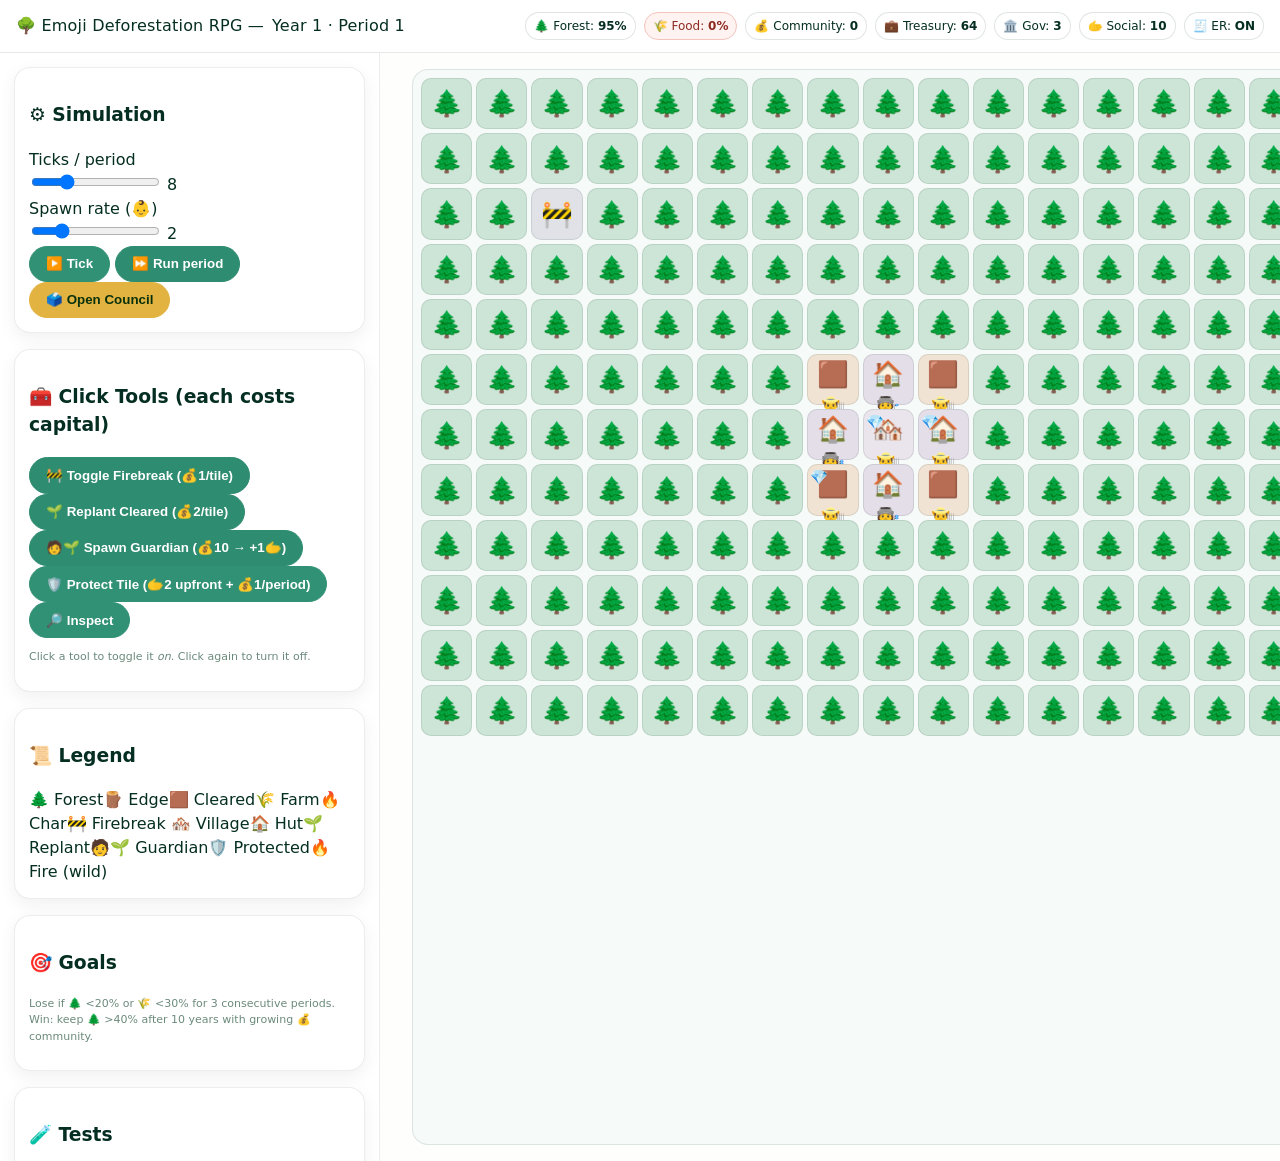
==== commit 2e04651e: "Update index.html" ====
--- a/index.html
+++ b/index.html
@@ -3,7 +3,7 @@
 <head>
   <meta charset="utf-8" />
   <meta name="viewport" content="width=device-width, initial-scale=1" />
-  <title>🌳 Emoji Deforestation RPG</title>
+  <title>Save The Forest - Gamified REDD+</title>
 
   <!-- Meta / Icons (optional: add your own assets) -->
   <meta name="theme-color" content="#319175" />
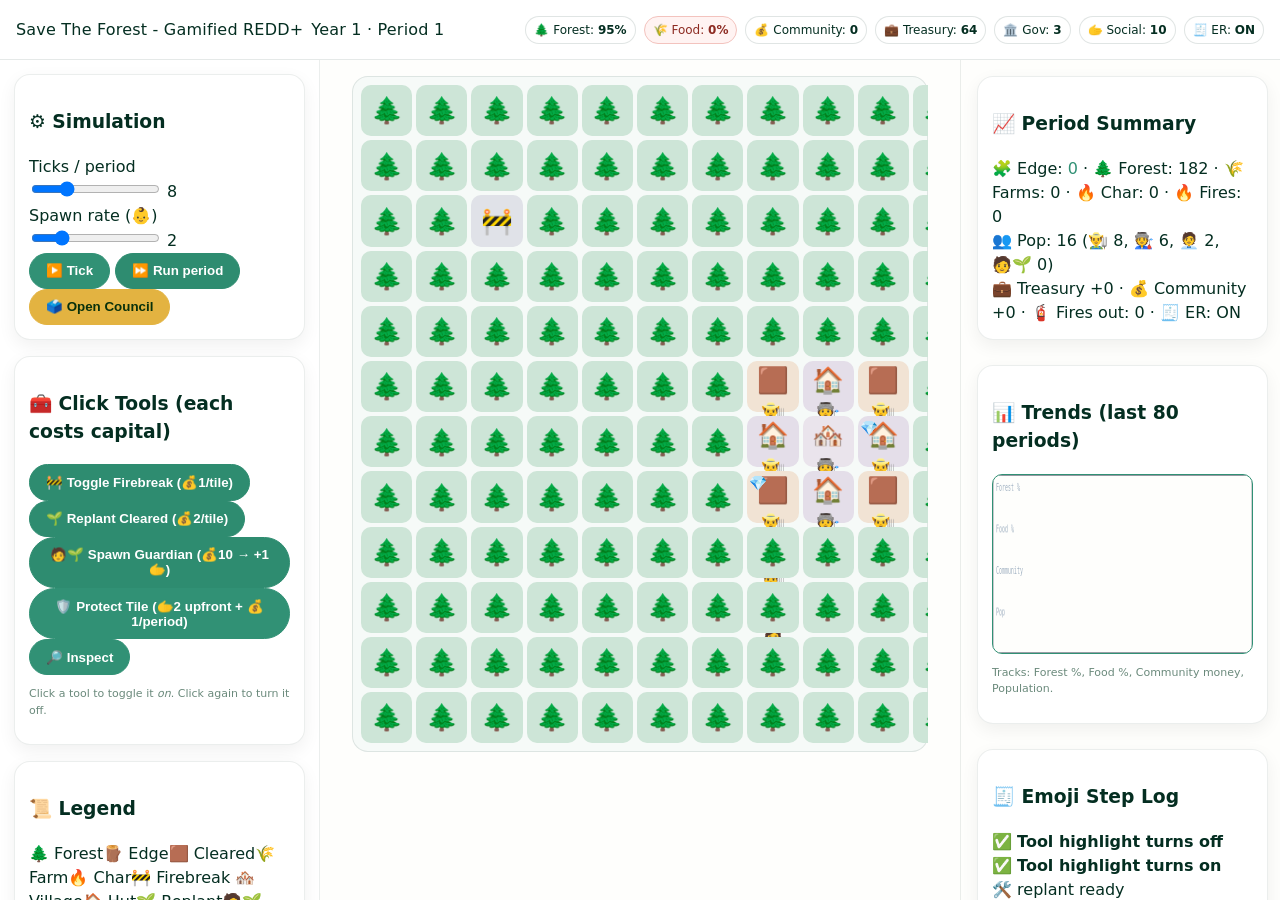
==== commit 5c71c00e: "Update index.html" ====
--- a/index.html
+++ b/index.html
@@ -19,8 +19,7 @@
 
   <!-- Header / HUD -->
   <header>
-    <div class="title">
-      🌳 Emoji Deforestation RPG — <span id="season">Year 1 · Period 1</span>
+    <div class="title">Save The Forest - Gamified REDD+<span id="season">Year 1 · Period 1</span>
     </div>
     <div class="hud" role="status" aria-live="polite">
       <span class="pill" id="pillForest">🌲 Forest: <b id="statForest">-</b></span>
--- a/styles.css
+++ b/styles.css
@@ -1,282 +1,219 @@
 /* =============== THEME / BRAND VARIABLES =============== */
-/* Edit these to reskin the entire UI */
 :root {
   /* Brand base */
-  --bg:            #FEFEFC;
-  --panel:         #FFFFFF;
-  --ink:           #042E21;
-  --muted:         #6B8A7C;
-  --accent:        #319175;   /* primary accent */
-  --warn:          #E3B341;
-  --bad:           #E2564A;
-  --good:          #38C9A5;
+  --bg:#FEFEFC; --panel:#FFFFFF; --ink:#042E21; --muted:#6B8A7C;
+  --accent:#319175; --warn:#E3B341; --bad:#E2564A; --good:#38C9A5;
 
   /* Layout */
-  --tile: 3.2rem;  /* board tile size */
-  --gap:  .25rem;
+  --tile:3.2rem; --gap:.25rem; --header-h:60px;
+  --left-w:  clamp(280px, 25vw, 420px);
+  --right-w: clamp(320px, 25vw, 480px);
 
   /* Tile palette */
-  --tile-forest:    #CDE5D7;
-  --tile-edge:      #B5DAC9;
-  --tile-clear:     #F1E3D4;
-  --tile-farm:      #EAE6C7;
-  --tile-char:      #E2C4C4;
-  --tile-replant:   #D2E5D7;
-  --tile-firebreak: #E0E2E8;
-  --tile-vill:      #EAE4EC;
-  --tile-hut:       #E4DEE9;
-  --tile-burn:      #F4C7C1;
-
-  /* UI surfaces / lines / shadows */
-  --line:          rgba(4,46,33,0.10);
-  --line-soft:     rgba(4,46,33,0.08);
-  --pill-bg:       #FFFFFF;
-  --pill-line:     rgba(4,46,33,0.12);
-  --danger-bg:     #FFF3F2;
-  --danger-line:   #F3C3BE;
-
-  --dialog-bg:     #FFFFFF;
-  --dialog-border: #319175;
-
-  --trend-bg:      #FEFEFC;
-  --trend-border:  #319175;
-
-  /* Buttons (computed, but editable) */
-  --btn-fg:        #FFFFFF;
-  --btn-bg:        var(--accent);
-  --btn-border:    var(--accent);
-  --btn-bg-hover:  #2A7D64;       /* manual, safer than color-mix() */
-  --btn-on-bg:     rgba(49,145,117,.15);
-  --btn-on-fg:     var(--ink);
-
-  --btn-good-bg:   #2E8C70;
-  --btn-good-bd:   #2E8C70;
-  --btn-warn-fg:   #09310B;
-
-  --shadow-card:   0 6px 18px rgba(0,0,0,.06);
-
-  /* Focus ring */
-  --focus-ring:    0 0 0 3px rgba(49,145,117,.35);
+  --tile-forest:#CDE5D7; --tile-edge:#B5DAC9; --tile-clear:#F1E3D4; --tile-farm:#EAE6C7;
+  --tile-char:#E2C4C4; --tile-replant:#D2E5D7; --tile-firebreak:#E0E2E8;
+  --tile-vill:#EAE4EC; --tile-hut:#E4DEE9; --tile-burn:#F4C7C1;
+
+  /* UI */
+  --line:rgba(4,46,33,.10); --line-soft:rgba(4,46,33,.08);
+  --pill-bg:#FFF; --pill-line:rgba(4,46,33,.12);
+  --danger-bg:#FFF3F2; --danger-line:#F3C3BE;
+  --dialog-bg:#FFF; --dialog-border:#319175;
+  --trend-bg:#FEFEFC; --trend-border:#319175;
+
+  /* Buttons */
+  --btn-fg:#FFF; --btn-bg:var(--accent); --btn-border:var(--accent);
+  --btn-bg-hover:#2A7D64; --btn-on-bg:rgba(49,145,117,.15); --btn-on-fg:var(--ink);
+  --btn-good-bg:#2E8C70; --btn-good-bd:#2E8C70; --btn-warn-fg:#09310B;
+
+  --shadow-card:0 6px 18px rgba(0,0,0,.06);
+  --focus-ring:0 0 0 3px rgba(49,145,117,.35);
 }
 
 /* =============== BASE / RESET =============== */
-*,
-*::before,
-*::after { box-sizing: border-box; }
-
-html, body { height: 100%; }
-
-body {
-  margin: 0;
-  background: var(--bg);
-  color: var(--ink);
-  font: 16px/1.5 "Nexa Bold", ui-sans-serif, system-ui, -apple-system, "Segoe UI", Roboto, Arial, sans-serif;
-  -webkit-font-smoothing: antialiased;
-  -moz-osx-font-smoothing: grayscale;
-}
-
-img { max-width: 100%; height: auto; display: block; }
-
-:focus-visible {
-  outline: none;
-  box-shadow: var(--focus-ring);
-  border-radius: 6px;
-}
-
-/* Respect reduced motion */
-@media (prefers-reduced-motion: reduce) {
-  * { transition: none !important; animation: none !important; }
-}
+*,*::before,*::after{box-sizing:border-box}
+html,body{height:100%}
+body{
+  margin:0;background:var(--bg);color:var(--ink);
+  font:16px/1.5 "Nexa Bold",ui-sans-serif,system-ui,-apple-system,"Segoe UI",Roboto,Arial,sans-serif;
+  -webkit-font-smoothing:antialiased;-moz-osx-font-smoothing:grayscale;
+}
+img{max-width:100%;height:auto;display:block}
+:focus-visible{outline:none;box-shadow:var(--focus-ring);border-radius:6px}
+@media (prefers-reduced-motion:reduce){*{transition:none!important;animation:none!important}}
 
 /* =============== HEADER =============== */
-header {
-  display: flex;
-  align-items: center;
-  gap: .8rem;
-  padding: 12px 16px;
-  border-bottom: 1px solid var(--line);
-  background: var(--panel);
-}
-
-.title {
-  font-size: 16px;
-  letter-spacing: .2px;
-  display: flex;
-  align-items: center;
-  gap: 8px;
-}
-
-.logo { height: 24px; vertical-align: middle; }
+header{
+  display:flex;align-items:center;gap:.8rem;padding:12px 16px;
+  border-bottom:1px solid var(--line);background:var(--panel);height:var(--header-h);
+}
+.title{font-size:16px;letter-spacing:.2px;display:flex;align-items:center;gap:8px}
+.logo{height:24px;vertical-align:middle}
 
 /* =============== HUD PILLS =============== */
-.hud {
-  display: flex;
-  gap: .5rem;
-  align-items: center;
-  margin-left: auto;
-  flex-wrap: wrap;
-}
-
-.pill {
-  padding: .25rem .5rem;
-  border-radius: 999px;
-  background: var(--pill-bg);
-  border: 1px solid var(--pill-line);
-  font-size: 12px;
-}
-
-.pill.red {
-  background: var(--danger-bg);
-  border-color: var(--danger-line);
-  color: #8D2B22;
-}
-
-/* =============== LAYOUT =============== */
-.app {
-  display: grid;
-  grid-template-columns: 380px 1fr;
-  gap: 1rem;
-  height: calc(100vh - 60px);
-}
-
-.left {
+.hud{display:flex;gap:.5rem;align-items:center;margin-left:auto;flex-wrap:wrap}
+.pill{padding:.25rem .5rem;border-radius:999px;background:var(--pill-bg);border:1px solid var(--pill-line);font-size:12px}
+.pill.red{background:var(--danger-bg);border-color:var(--danger-line);color:#8D2B22}
+
+/* =============== LAYOUT (fixed left & right panels) =============== */
+
+/* Remove the grid; reserve space for fixed sidebars with padding */
+.app{
+  display:block;
+  height: calc(100vh - var(--header-h));
+  padding-left:  calc(var(--left-w)  + 1rem);
+  padding-right: calc(var(--right-w) + 1rem);
+  /* Optional: keep some gap to the header edge for the center area */
+}
+
+/* LEFT sidebar — fixed to the left */
+.left{
+  position: fixed;
+  top: var(--header-h);
+  left: 0;
+  bottom: 0;
+  width: var(--left-w);
+
   background: var(--panel);
   padding: 14px;
   border-right: 1px solid var(--line-soft);
   display: flex;
   flex-direction: column;
   overflow: auto;
-}
-
-.right { display: flex; flex-direction: column; }
-
-.boardWrap {
-  flex: 1;
+  z-index: 20;
+}
+
+/* RIGHT column container (center area) */
+.right{
+  height: 100%;
+  overflow: hidden;           /* prevent double scrollbars */
+  padding: 1rem;
+}
+
+/* Center content scroller (board + whatever you keep inside) */
+.boardWrap{
+  height: 100%;
   display: flex;
+  flex-direction: column;
   gap: 1rem;
-  padding: 1rem;
+  overflow: auto;             /* the center area scrolls */
+}
+
+/* RIGHT panel — fixed to the right (summary / trends / log) */
+.sidepanel{
+  position: fixed;
+  top: var(--header-h);
+  right: 0;
+  bottom: 0;
+  width: var(--right-w);
+
+  /* Neutralize your inline min-width from HTML if present */
+  min-width: 0 !important;
+
+  display: flex;
+  flex-direction: column;
+  gap: .6rem;
   overflow: auto;
-}
+
+  padding: 1rem .75rem 1rem 1rem;
+  border-left: 1px solid var(--line-soft);
+  background: transparent;    /* cards have their own bg */
+  z-index: 15;
+}
+
+/* =============== MOBILE =============== */
+@media (max-width: 900px){
+  .app{
+    height: auto;
+    padding-left: 1rem;        /* no reserved space on mobile */
+    padding-right: 1rem;
+  }
+  .left,
+  .sidepanel{
+    position: static;
+    width: auto;
+    height: auto;
+    overflow: visible;
+    border-right: 0;
+    border-left: 0;
+    padding: 14px 0;
+  }
+  .right{
+    height: auto;
+    overflow: visible;
+    padding: 0;
+  }
+  .boardWrap{
+    height: auto;
+    padding: 0;
+    overflow: visible;
+  }
+}
+
 
 /* =============== CARDS & BUTTONS =============== */
-.card {
-  background: #FFFFFF;
-  border: 1px solid var(--line-soft);
-  border-radius: 16px;
-  padding: 14px;
-  margin-bottom: 1rem;
-  box-shadow: var(--shadow-card);
-  color: var(--ink);
-}
-
-.btn {
-  appearance: none;
-  border: 1px solid var(--btn-border);
-  background: var(--btn-bg);
-  color: var(--btn-fg);
-  padding: .6rem 1rem;
-  border-radius: 999px;
-  font-weight: 700;
-  cursor: pointer;
-  transition: background-color .2s ease, filter .2s ease, box-shadow .2s ease;
-}
-
-.btn:hover { background: var(--btn-bg-hover); }
-
-.btn.good {
-  background: var(--btn-good-bg);
-  border-color: var(--btn-good-bd);
-}
-
-.btn.warn {
-  background: var(--warn);
-  border-color: var(--warn);
-  color: var(--btn-warn-fg);
-}
-
-.btn:disabled {
-  opacity: .45;
-  cursor: not-allowed;
-  filter: grayscale(.2);
-}
-
-.btn.is-on {
-  box-shadow: inset 0 0 0 2px var(--accent);
-  background: var(--btn-on-bg);
-  color: var(--btn-on-fg);
-}
+.card{
+  background:#FFF;border:1px solid var(--line-soft);border-radius:16px;
+  padding:14px;margin-bottom:1rem;box-shadow:var(--shadow-card);color:var(--ink);
+}
+.btn{
+  appearance:none;border:1px solid var(--btn-border);background:var(--btn-bg);color:var(--btn-fg);
+  padding:.6rem 1rem;border-radius:999px;font-weight:700;cursor:pointer;
+  transition:background-color .2s ease,filter .2s ease,box-shadow .2s ease;
+}
+.btn:hover{background:var(--btn-bg-hover)}
+.btn.good{background:var(--btn-good-bg);border-color:var(--btn-good-bd)}
+.btn.warn{background:var(--warn);border-color:var(--warn);color:var(--btn-warn-fg)}
+.btn:disabled{opacity:.45;cursor:not-allowed;filter:grayscale(.2)}
+.btn.is-on{box-shadow:inset 0 0 0 2px var(--accent);background:var(--btn-on-bg);color:var(--btn-on-fg)}
 
 /* =============== BOARD + TILES =============== */
-.board {
-  display: grid;
-  grid-template-columns: repeat(var(--w), var(--tile));
-  grid-auto-rows: var(--tile);
-  gap: var(--gap);
-  background: #F6FAF8;
-  padding: .5rem;
-  border: 1px solid var(--line);
-  border-radius: 16px;
-}
-
-.tile {
-  width: var(--tile);
-  height: var(--tile);
-  display: grid;
-  place-items: center;
-  border-radius: 10px;
-  border: 1px solid var(--line);
-  font-size: 1.6rem;
-  user-select: none;
-  position: relative;
-}
-
-/* Clearer backgrounds by type (all using root vars) */
-.tile.t-forest    { background: var(--tile-forest); }
-.tile.t-edge      { background: var(--tile-edge);      box-shadow: inset 0 0 0 2px var(--accent); }
-.tile.t-clear     { background: var(--tile-clear); }
-.tile.t-farm      { background: var(--tile-farm); }
-.tile.t-char      { background: var(--tile-char); }
-.tile.t-replant   { background: var(--tile-replant); }
-.tile.t-firebreak { background: var(--tile-firebreak); }
-.tile.t-vill      { background: var(--tile-vill); }
-.tile.t-hut       { background: var(--tile-hut); }
-.tile.t-burn      { background: var(--tile-burn);      box-shadow: inset 0 0 0 2px var(--bad); }
-
-.tile .flag { position: absolute; right: 2px; bottom: 2px; font-size: .95rem; opacity: .95; }
-.badge      { position: absolute; left: 2px;  top: 2px;    font-size: .9rem;  opacity: .9;  }
+.board{
+  display:grid;grid-template-columns:repeat(var(--w),var(--tile));grid-auto-rows:var(--tile);
+  gap:var(--gap);background:#F6FAF8;padding:.5rem;border:1px solid var(--line);border-radius:16px;
+}
+.tile{
+  width:var(--tile);height:var(--tile);display:grid;place-items:center;border-radius:10px;
+  font-size:1.6rem;user-select:none;position:relative;
+}
+.tile.t-forest{background:var(--tile-forest)}
+.tile.t-edge{background:var(--tile-edge);box-shadow:inset 0 0 0 2px var(--accent)}
+.tile.t-clear{background:var(--tile-clear)}
+.tile.t-farm{background:var(--tile-farm)}
+.tile.t-char{background:var(--tile-char)}
+.tile.t-replant{background:var(--tile-replant)}
+.tile.t-firebreak{background:var(--tile-firebreak)}
+.tile.t-vill{background:var(--tile-vill)}
+.tile.t-hut{background:var(--tile-hut)}
+.tile.t-burn{background:var(--tile-burn);box-shadow:inset 0 0 0 2px var(--bad)}
+.tile .flag{position:absolute;right:2px;bottom:2px;font-size:.95rem;opacity:.95}
+.badge{position:absolute;left:2px;top:2px;font-size:.9rem;opacity:.9}
 
 /* =============== DIALOG / MODAL =============== */
-.modal {
-  position: fixed;
-  inset: 0;
-  display: none;
-  align-items: center;
-  justify-content: center;
-  background: rgba(0,0,0,.4);
-  z-index: 1000;
-}
-
-.modal.show { display: flex; }
-
-.dialog {
-  width: min(960px, 92vw);
-  background: var(--dialog-bg);
-  border: 2px solid var(--dialog-border);
-  border-radius: 18px;
-  padding: 14px;
-  color: var(--ink);
+.modal{
+  position:fixed;inset:0;display:none;align-items:center;justify-content:center;background:rgba(0,0,0,.4);z-index:1000;
+}
+.modal.show{display:flex}
+.dialog{
+  width:min(960px,92vw);background:var(--dialog-bg);border:2px solid var(--dialog-border);
+  border-radius:18px;padding:14px;color:var(--ink);
 }
 
 /* =============== TEXT HELPERS =============== */
-.edge { color: var(--accent); }
-.hint { font-size: 11px; color: var(--muted); }
+.edge{color:var(--accent)}
+.hint{font-size:11px;color:var(--muted)}
+.log{max-height:240px;overflow:auto}
 
 /* =============== TRENDS CHART =============== */
-canvas#trend {
-  display: block; /* avoid inline gap */
-  width: 100%;
-  height: 180px;
-  background: var(--trend-bg);
-  border: 1px solid var(--trend-border);
-  border-radius: 10px;
-}
+canvas#trend{
+  display:block;width:100%;height:180px;background:var(--trend-bg);
+  border:1px solid var(--trend-border);border-radius:10px;
+}
+
+/* =============== RESPONSIVE =============== */
+@media (max-width:900px){
+  .app{grid-template-columns:1fr;height:auto}
+  .left{position:static;height:auto;border-right:0}
+  .right{height:auto;padding:1rem 0}
+  .boardWrap{height:auto}
+}
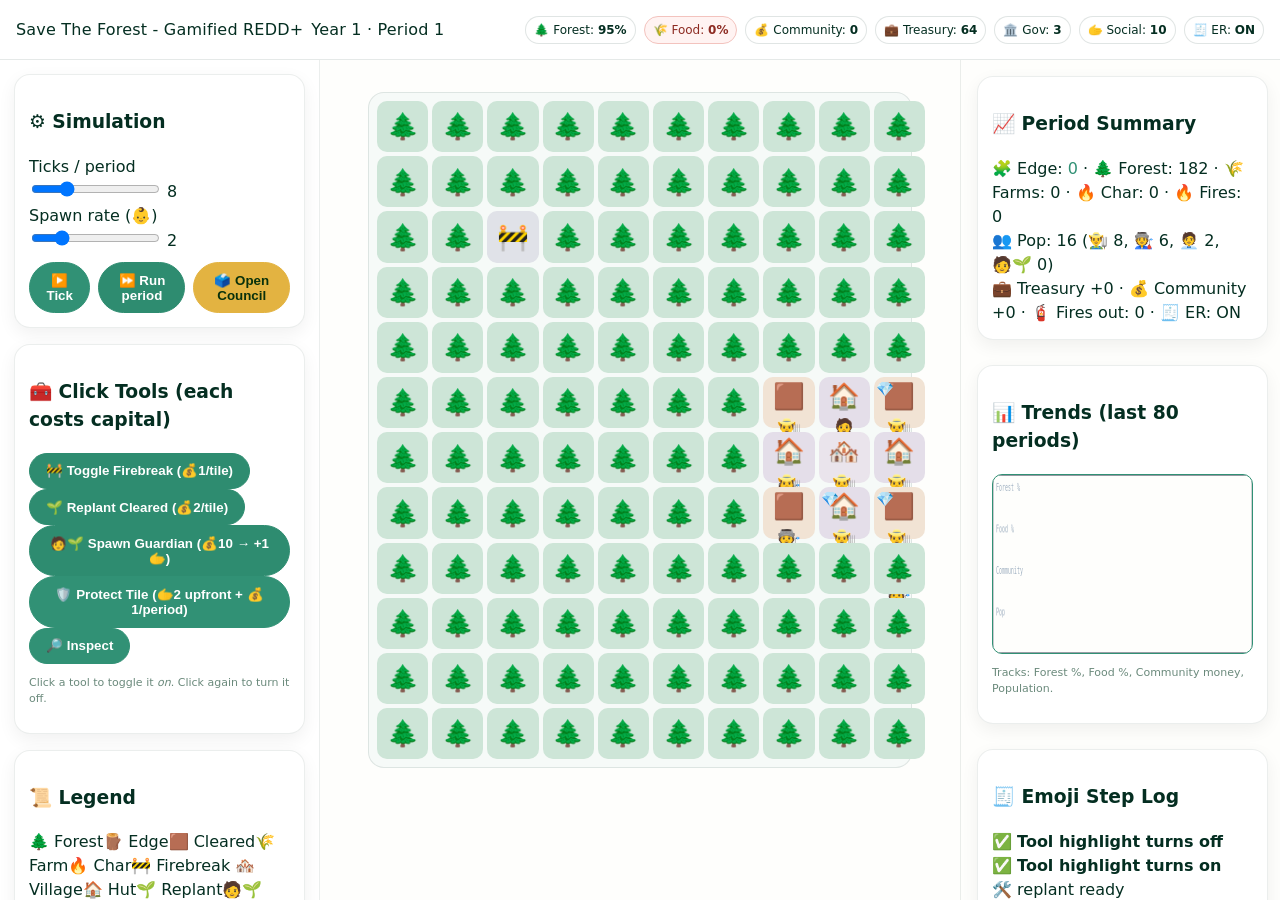
==== commit 4444daba: "Update index.html" ====
--- a/index.html
+++ b/index.html
@@ -32,11 +32,10 @@
     </div>
   </header>
 
-  <!-- App Layout -->
+<!-- App -->
   <main class="app" id="app" role="main">
     <!-- Left Sidebar -->
     <aside class="left">
-      <!-- Simulation controls -->
       <section class="card" aria-labelledby="sim-title">
         <h3 id="sim-title">⚙️ Simulation</h3>
         <label for="ticksPer">Ticks / period</label>
@@ -44,13 +43,11 @@
           <input id="ticksPer" type="range" min="4" max="20" value="8" aria-describedby="ticksLbl" />
           <span id="ticksLbl">8</span>
         </div>
-
         <label for="spawnRate">Spawn rate (👶)</label>
         <div>
           <input id="spawnRate" type="range" min="0" max="10" value="2" aria-describedby="spawnLbl" />
           <span id="spawnLbl">2</span>
         </div>
-
         <div class="actions" aria-label="Simulation actions">
           <button type="button" class="btn" id="btnTick">▶️ Tick</button>
           <button type="button" class="btn good" id="btnRun">⏩ Run period</button>
@@ -58,7 +55,6 @@
         </div>
       </section>
 
-      <!-- Tools -->
       <section class="card" aria-labelledby="tools-title">
         <h3 id="tools-title">🧰 Click Tools (each costs capital)</h3>
         <div class="tool-list">
@@ -71,7 +67,6 @@
         <p class="hint">Click a tool to toggle it <em>on</em>. Click again to turn it off.</p>
       </section>
 
-      <!-- Legend -->
       <section class="card" aria-labelledby="legend-title">
         <h3 id="legend-title">📜 Legend</h3>
         <div class="legend" aria-label="Legend">
@@ -80,27 +75,24 @@
         </div>
       </section>
 
-      <!-- Goals -->
       <section class="card" aria-labelledby="goals-title">
         <h3 id="goals-title">🎯 Goals</h3>
         <p class="hint">Lose if 🌲 &lt;20% or 🌾 &lt;30% for 3 consecutive periods. Win: keep 🌲 &gt;40% after 10 years with growing 💰 community.</p>
       </section>
 
-      <!-- Tests -->
       <section class="card" aria-labelledby="tests-title">
         <h3 id="tests-title">🧪 Tests</h3>
         <div class="hint" id="testbar">Will run on load…</div>
       </section>
     </aside>
 
-    <!-- Right Content -->
+    <!-- Center + Right -->
     <section class="right">
       <div class="boardWrap">
-        <!-- Game board -->
         <div id="board" class="board" role="grid" aria-label="Game board"></div>
 
-        <!-- Side panel: summary, trends, log -->
-        <div class="sidepanel" style="min-width:360px;display:flex;flex-direction:column;gap:.6rem">
+        <!-- Fixed right panel -->
+        <div class="sidepanel">
           <section class="card" aria-labelledby="summary-title">
             <h3 id="summary-title">📈 Period Summary</h3>
             <div id="summary">—</div>
@@ -122,53 +114,46 @@
   </main>
 
   <!-- Council Modal -->
-  <div class="modal" id="councilModal" role="dialog" aria-modal="true" aria-labelledby="council-title" hidden>
+  <div class="modal" id="councilModal" role="dialog" aria-modal="true" aria-labelledby="council-title">
     <div class="dialog">
       <h2 id="council-title">🏛️ Period Council — Interventions (spend capitals)</h2>
 
-      <div class="council" style="display:grid;grid-template-columns:1fr 1fr;gap:.8rem">
+      <div class="council">
         <div class="card" style="margin:0">
           <b>📜 Land Tenure</b>
           <div class="hint">Cost: 🏛️2 + 🫱1. Enables consolidation & value chains.</div>
           <button type="button" class="btn" data-action="tenure">Launch</button>
         </div>
-
         <div class="card" style="margin:0">
           <b>🌾 Value Chains</b>
           <div class="hint">Cost: 🫱2 + 💰25. Convert 3 👨‍🌾 to high-value farmers.</div>
           <button type="button" class="btn" data-action="valueChains">Introduce</button>
         </div>
-
         <div class="card" style="margin:0">
           <b>🌾 Consolidate Farms</b>
           <div class="hint">Cost: 🫱2 + 🏛️1. Requires Tenure.</div>
           <button type="button" class="btn" data-action="consolidate">Apply</button>
         </div>
-
         <div class="card" style="margin:0">
           <b>🧑‍🌱 Guardians (x3)</b>
           <div class="hint">Cost: 💰40. Patrol, replant, fight fires, deter.</div>
           <button type="button" class="btn" data-action="guardians">Hire</button>
         </div>
-
         <div class="card" style="margin:0">
           <b>🚧 Firebreak Network</b>
           <div class="hint">Cost: 💰25 + 🫱1. Slows edge/fire spread.</div>
           <button type="button" class="btn" data-action="firebreaks">Build</button>
         </div>
-
         <div class="card" style="margin:0">
           <b>💵 Pay-to-Not-Cut (ER)</b>
           <div class="hint">Cost: 💰20. 30% fewer cuts next period. Earn 10💰 (+1🫱).</div>
           <button type="button" class="btn" data-action="er">Start</button>
         </div>
-
         <div class="card" style="margin:0">
           <b>🌱 Replanting Drive</b>
           <div class="hint">Cost: 💰30. Convert 8 🟫 → 🌱 → 🌲 (+15💰 later).</div>
           <button type="button" class="btn" data-action="replantDrive">Plant</button>
         </div>
-
         <div class="card" style="margin:0">
           <b>🧑‍💼 Entrepreneur Shift</b>
           <div class="hint">Cost: 💰20. 1 🧑‍💼 funds guardians instead of cutters.</div>
@@ -176,13 +161,12 @@
         </div>
       </div>
 
-      <div class="actions" style="display:flex;justify-content:flex-end;gap:.5rem;margin-top:.6rem">
+      <div class="actions">
         <button type="button" class="btn" id="closeCouncil">Done</button>
       </div>
     </div>
   </div>
 
-  <!-- Scripts -->
   <script src="/game.js" defer></script>
 </body>
 </html>
--- a/styles.css
+++ b/styles.css
@@ -1,6 +1,6 @@
-/* =============== THEME / BRAND VARIABLES =============== */
+/* =============== THEME / BRAND =============== */
 :root {
-  /* Brand base */
+  /* Brand */
   --bg:#FEFEFC; --panel:#FFFFFF; --ink:#042E21; --muted:#6B8A7C;
   --accent:#319175; --warn:#E3B341; --bad:#E2564A; --good:#38C9A5;
 
@@ -9,7 +9,7 @@
   --left-w:  clamp(280px, 25vw, 420px);
   --right-w: clamp(320px, 25vw, 480px);
 
-  /* Tile palette */
+  /* Tiles */
   --tile-forest:#CDE5D7; --tile-edge:#B5DAC9; --tile-clear:#F1E3D4; --tile-farm:#EAE6C7;
   --tile-char:#E2C4C4; --tile-replant:#D2E5D7; --tile-firebreak:#E0E2E8;
   --tile-vill:#EAE4EC; --tile-hut:#E4DEE9; --tile-burn:#F4C7C1;
@@ -48,108 +48,59 @@
   border-bottom:1px solid var(--line);background:var(--panel);height:var(--header-h);
 }
 .title{font-size:16px;letter-spacing:.2px;display:flex;align-items:center;gap:8px}
-.logo{height:24px;vertical-align:middle}
-
-/* =============== HUD PILLS =============== */
 .hud{display:flex;gap:.5rem;align-items:center;margin-left:auto;flex-wrap:wrap}
 .pill{padding:.25rem .5rem;border-radius:999px;background:var(--pill-bg);border:1px solid var(--pill-line);font-size:12px}
 .pill.red{background:var(--danger-bg);border-color:var(--danger-line);color:#8D2B22}
 
-/* =============== LAYOUT (fixed left & right panels) =============== */
-
-/* Remove the grid; reserve space for fixed sidebars with padding */
+/* =============== LAYOUT (fixed left & right) =============== */
 .app{
-  display:block;
   height: calc(100vh - var(--header-h));
   padding-left:  calc(var(--left-w)  + 1rem);
   padding-right: calc(var(--right-w) + 1rem);
-  /* Optional: keep some gap to the header edge for the center area */
 }
 
-/* LEFT sidebar — fixed to the left */
+/* Left sidebar — fixed */
 .left{
-  position: fixed;
-  top: var(--header-h);
-  left: 0;
-  bottom: 0;
-  width: var(--left-w);
-
+  position: fixed; top: var(--header-h); left: 0; bottom: 0; width: var(--left-w);
   background: var(--panel);
   padding: 14px;
   border-right: 1px solid var(--line-soft);
-  display: flex;
-  flex-direction: column;
-  overflow: auto;
-  z-index: 20;
+  display:flex; flex-direction:column;
+  overflow:auto;
+  z-index:20;
 }
 
-/* RIGHT column container (center area) */
-.right{
-  height: 100%;
-  overflow: hidden;           /* prevent double scrollbars */
-  padding: 1rem;
+/* Center container */
+.right{ height:100%; overflow:hidden; padding:1rem; }
+
+/* Center scroller (board area) */
+.boardWrap{
+  height:100%;
+  display:flex; flex-direction:column; gap:1rem;
+  overflow:auto; padding:1rem;
 }
 
-/* Center content scroller (board + whatever you keep inside) */
-.boardWrap{
-  height: 100%;
-  display: flex;
-  flex-direction: column;
-  gap: 1rem;
-  overflow: auto;             /* the center area scrolls */
+/* Right panel — fixed */
+.sidepanel{
+  position: fixed; top: var(--header-h); right: 0; bottom: 0; width: var(--right-w);
+  min-width: 0 !important;
+  display:flex; flex-direction:column; gap:.6rem;
+  overflow:auto;
+  padding:1rem .75rem 1rem 1rem;
+  border-left:1px solid var(--line-soft);
+  background:transparent;
+  z-index:15;
 }
 
-/* RIGHT panel — fixed to the right (summary / trends / log) */
-.sidepanel{
-  position: fixed;
-  top: var(--header-h);
-  right: 0;
-  bottom: 0;
-  width: var(--right-w);
-
-  /* Neutralize your inline min-width from HTML if present */
-  min-width: 0 !important;
-
-  display: flex;
-  flex-direction: column;
-  gap: .6rem;
-  overflow: auto;
-
-  padding: 1rem .75rem 1rem 1rem;
-  border-left: 1px solid var(--line-soft);
-  background: transparent;    /* cards have their own bg */
-  z-index: 15;
+/* Mobile: stack */
+@media (max-width:900px){
+  .app{height:auto;padding-left:1rem;padding-right:1rem}
+  .left,.sidepanel{
+    position:static;width:auto;height:auto;overflow:visible;border:0;padding:14px 0
+  }
+  .right{height:auto;overflow:visible;padding:0}
+  .boardWrap{height:auto;padding:0;overflow:visible}
 }
-
-/* =============== MOBILE =============== */
-@media (max-width: 900px){
-  .app{
-    height: auto;
-    padding-left: 1rem;        /* no reserved space on mobile */
-    padding-right: 1rem;
-  }
-  .left,
-  .sidepanel{
-    position: static;
-    width: auto;
-    height: auto;
-    overflow: visible;
-    border-right: 0;
-    border-left: 0;
-    padding: 14px 0;
-  }
-  .right{
-    height: auto;
-    overflow: visible;
-    padding: 0;
-  }
-  .boardWrap{
-    height: auto;
-    padding: 0;
-    overflow: visible;
-  }
-}
-
 
 /* =============== CARDS & BUTTONS =============== */
 .card{
@@ -166,6 +117,9 @@
 .btn.warn{background:var(--warn);border-color:var(--warn);color:var(--btn-warn-fg)}
 .btn:disabled{opacity:.45;cursor:not-allowed;filter:grayscale(.2)}
 .btn.is-on{box-shadow:inset 0 0 0 2px var(--accent);background:var(--btn-on-bg);color:var(--btn-on-fg)}
+
+.actions{display:flex;justify-content:flex-end;gap:.5rem;margin-top:.6rem}
+.council{display:grid;grid-template-columns:1fr 1fr;gap:.8rem}
 
 /* =============== BOARD + TILES =============== */
 .board{
@@ -199,21 +153,8 @@
   border-radius:18px;padding:14px;color:var(--ink);
 }
 
-/* =============== TEXT HELPERS =============== */
+/* =============== TEXT HELPERS / CHART =============== */
 .edge{color:var(--accent)}
 .hint{font-size:11px;color:var(--muted)}
 .log{max-height:240px;overflow:auto}
-
-/* =============== TRENDS CHART =============== */
-canvas#trend{
-  display:block;width:100%;height:180px;background:var(--trend-bg);
-  border:1px solid var(--trend-border);border-radius:10px;
-}
-
-/* =============== RESPONSIVE =============== */
-@media (max-width:900px){
-  .app{grid-template-columns:1fr;height:auto}
-  .left{position:static;height:auto;border-right:0}
-  .right{height:auto;padding:1rem 0}
-  .boardWrap{height:auto}
-}
+canvas#trend{display:block;width:100%;height:180px;background:var(--trend-bg);border:1px solid var(--trend-border);border-radius:10px}
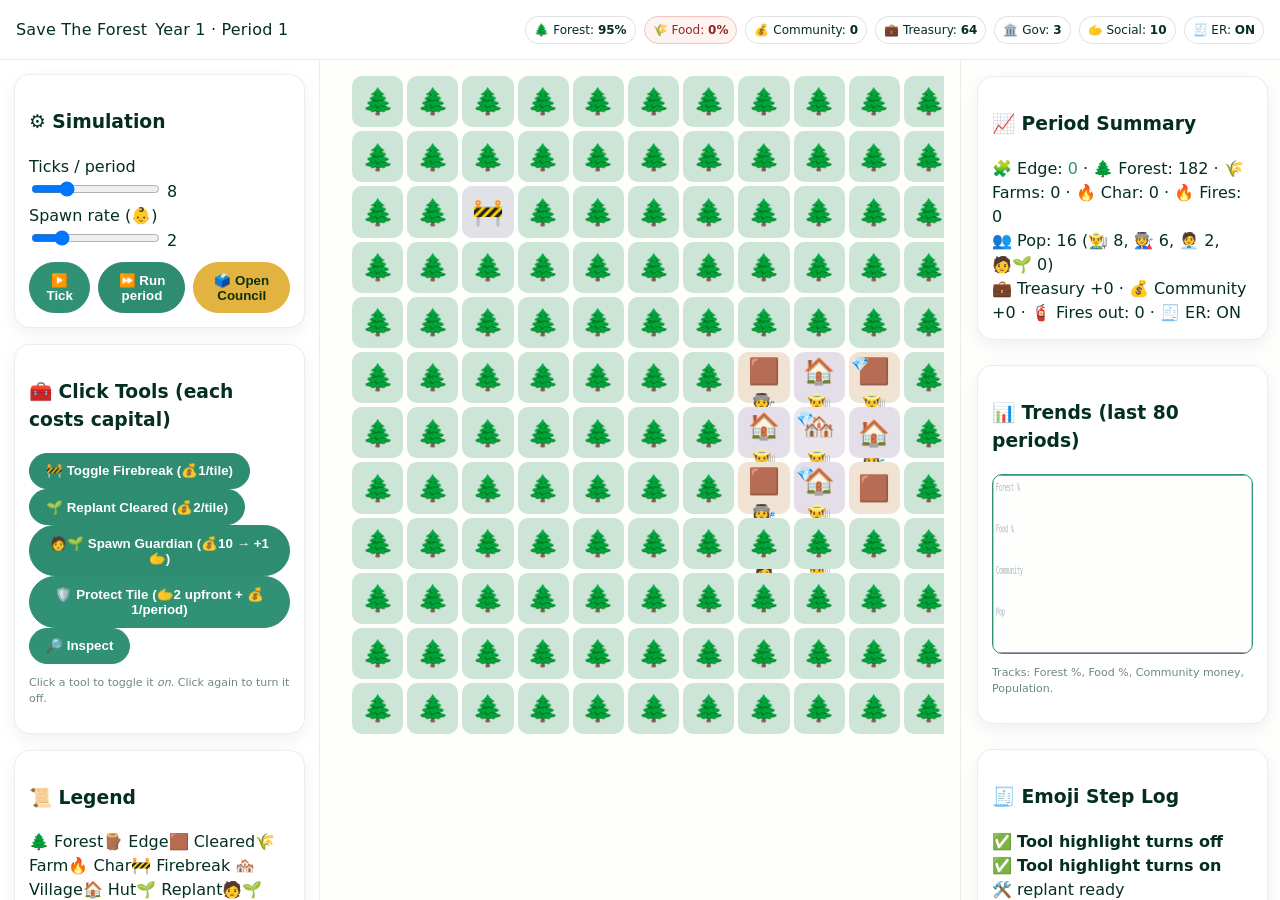
==== commit 156b653c: "Update index.html" ====
--- a/index.html
+++ b/index.html
@@ -3,7 +3,7 @@
 <head>
   <meta charset="utf-8" />
   <meta name="viewport" content="width=device-width, initial-scale=1" />
-  <title>Save The Forest - Gamified REDD+</title>
+  <title>Save The Forest</title>
 
   <!-- Meta / Icons (optional: add your own assets) -->
   <meta name="theme-color" content="#319175" />
@@ -19,7 +19,7 @@
 
   <!-- Header / HUD -->
   <header>
-    <div class="title">Save The Forest - Gamified REDD+<span id="season">Year 1 · Period 1</span>
+    <div class="title">Save The Forest<span id="season">Year 1 · Period 1</span>
     </div>
     <div class="hud" role="status" aria-live="polite">
       <span class="pill" id="pillForest">🌲 Forest: <b id="statForest">-</b></span>
--- a/styles.css
+++ b/styles.css
@@ -77,7 +77,6 @@
 .boardWrap{
   height:100%;
   display:flex; flex-direction:column; gap:1rem;
-  overflow:auto; padding:1rem;
 }
 
 /* Right panel — fixed */
@@ -124,7 +123,7 @@
 /* =============== BOARD + TILES =============== */
 .board{
   display:grid;grid-template-columns:repeat(var(--w),var(--tile));grid-auto-rows:var(--tile);
-  gap:var(--gap);background:#F6FAF8;padding:.5rem;border:1px solid var(--line);border-radius:16px;
+  gap:var(--gap);
 }
 .tile{
   width:var(--tile);height:var(--tile);display:grid;place-items:center;border-radius:10px;
